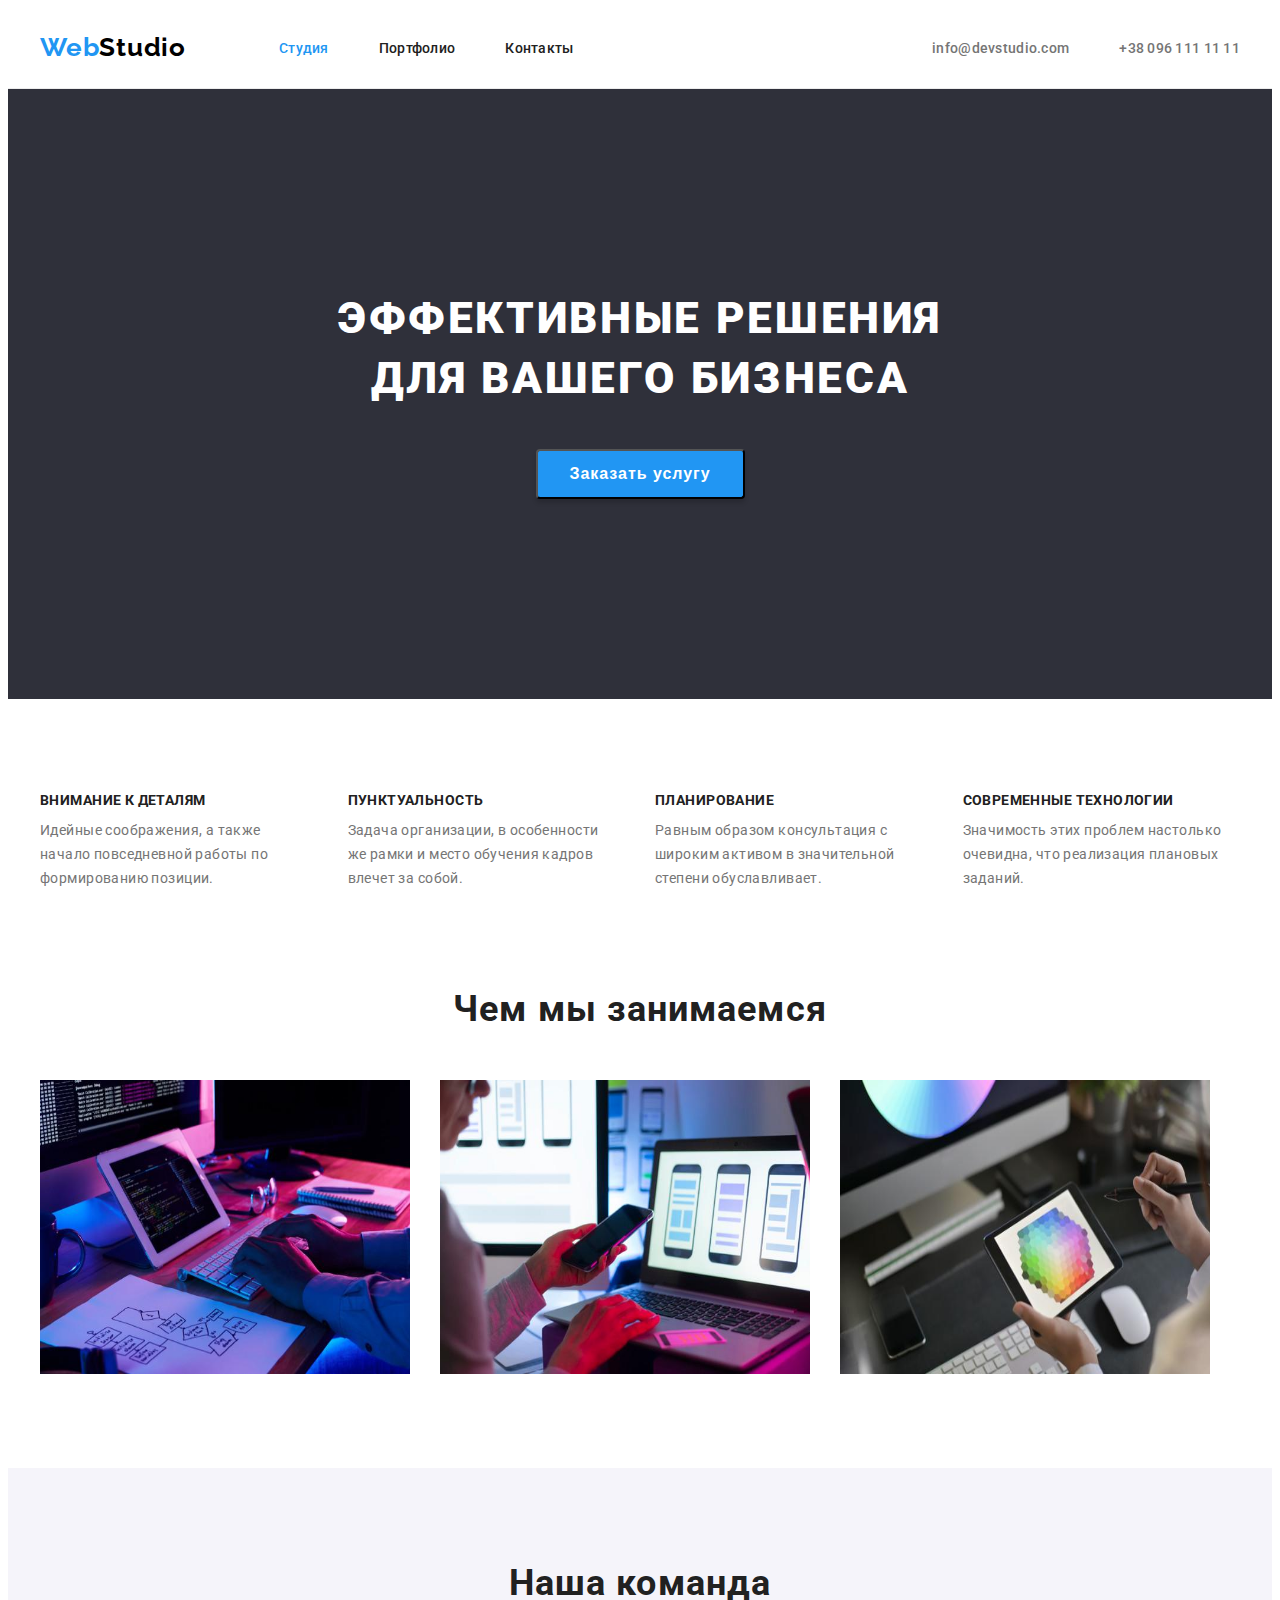
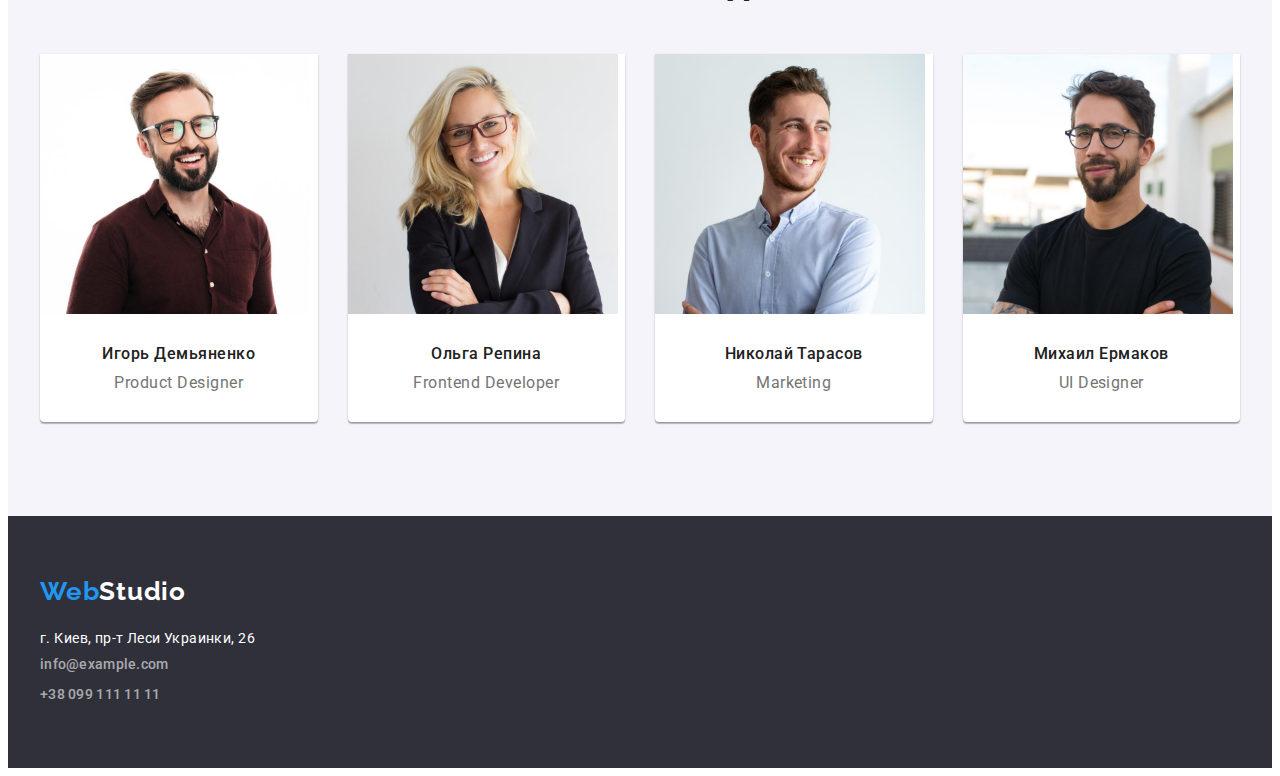
==== index.html @ 968f07ba "clone-reposytory" ====
<!DOCTYPE html>
<html lang="ru">

<head>
    <meta charset="UTF-8">
    <meta name="viewport" content="width=device-width, initial-scale=1.0">
    <title>Студия</title>
    <link rel="preconnect" href="https://fonts.gstatic.com">
    <link
        href="https://fonts.googleapis.com/css2?family=Raleway:wght@700&family=Roboto:wght@400;500;700;900&display=swap"
        rel="stylesheet">
    <link rel="stylesheet" href="https://cdnjs.cloudflare.com/ajax/libs/modern-normalize/1.0.0/modern-normalize.min.css"
        integrity="sha512-ISS7cAi1PEhQ8jnbJpJZMd29NlhNj4AWYyLOSp2CE/CsHxTCu+r+t0D2yoJudVrd0/8fTVPUVDzY5Tvli75u/g=="
        crossorigin="anonymous" />
    <link rel="stylesheet" href="./css/style.css">
</head>

<body>
    <header class="main-header">
        <div class="header-wrapper container">
            <nav class="header-nav">
                <a class="logo link" href="" lang="en">Web<span class="header-accent">Studio</span></a>
                <ul class="nav-list list">
                    <li class="nav-item">
                        <a class="nav-link link current" href="./index.html">Студия</a>
                    </li>
                    <li class="nav-item">
                        <a class="nav-link link" href="./portfolio.html">Портфолио</a>
                    </li>
                    <li class="nav-item">
                        <a class="nav-link link" href="">Контакты</a>
                    </li>
                </ul>
            </nav>
            <ul class="contacts-list list">
                <li class="contacts-item"><a class="contacts-link mail link" href="mailto:info@devstudio.com">info@devstudio.com</a></li>
                <li class="contacts-item"><a class="contacts-link link" href="tel:+380961111111">+38 096 111 11 11</a></li>
            </ul>
        </div>
    </header>
    <main>

        <!--HERO-->
        <section class="hero">
            <div class="advertising-main container">
                <h1 class="advertising-name">Эффективные решения для вашего бизнеса</h1>
                <button class="modal-btn" type="button">Заказать услугу</button>
            </div>
        </section>

        <!--About-->
        <section class="about">
            <div class="container">
                <ul class="list about-list">
                    <li class="about-item">
                        <h3 class="about-main-name">Внимание к деталям</h3>
                        <p class="about-us">Идейные соображения, а также начало повседневной работы по формированию
                            позиции.</p>
                    </li>
                    <li class="about-item">
                        <h3 class="about-main-name">Пунктуальность</h3>
                        <p class="about-us">Задача организации, в особенности же рамки и место обучения кадров влечет за
                            собой.</p>
                    </li>
                    <li class="about-item">
                        <h3 class="about-main-name">Планирование</h3>
                        <p class="about-us">Равным образом консультация с широким активом в значительной степени
                            обуславливает.</p>
                    </li>
                    <li class="about-item">
                        <h3 class="about-main-name">Современные технологии</h3>
                        <p class="about-us">Значимость этих проблем настолько очевидна, что реализация плановых заданий.
                        </p>
                    </li>
                </ul>
            </div>
        </section>

        <!--WHAT-ARE-WE-DOING-->
        <section class="our-job-image">
            <div class="container">
                <h2 class="work-title">Чем мы занимаемся</h2>
                <ul class="list our-list">
                    <li class="our-item">
                        <img src="./images/wawd/wawd1.jpg" alt="Вёрстка" width="370" height="294">
                    </li>
                    <li class="our-item">
                        <img src="./images/wawd/wawd2.jpg" alt="Обсуждение происходящего" width="370" height="294">
                    </li>
                    <li class="our-item">
                        <img src="./images/wawd/wawd3.jpg" alt="стилизирование" width="370" height="294">
                    </li>
                </ul>
            </div>
        </section>

        <!--TEAM-->
        <section class="team">
            <div class="container">
                <h2 class="work-title">Наша команда</h2>
                <ul class="list team-list">
                    <li class="team-item">
                        <img src="./images/team/img(1).jpg" alt="Игорь Демьяненко" width="270" height="260">
                        <div class="team-text">
                            <h3 class="team-member">Игорь Демьяненко</h3>
                            <p class="team-member-skills" lang="en">Product Designer</p>
                        </div>
                    </li>
                    <li class="team-item">
                        <img src="./images/team/olge(1).jpg" alt="Ольга Репина" width="270" height="260">
                        <div class="team-text">
                            <h3 class="team-member">Ольга Репина</h3>
                            <p class="team-member-skills" lang="en">Frontend Developer</p>
                        </div>
                    </li>
                    <li class="team-item">
                        <img src="./images/team/nikolaj(1).jpg" alt="Николай Тарасов" width="270" height="260">
                        <div class="team-text">
                            <h3 class="team-member">Николай Тарасов</h3>
                            <p class="team-member-skills" lang="en">Marketing</p>
                        </div>
                    </li>
                    <li class="team-item">
                        <img src="./images/team/misha(1).jpg" alt="Михаил Ермаков" width="270" height="260">
                        <div class="team-text">
                            <h3 class="team-member">Михаил Ермаков</h3>
                            <p class="team-member-skills" lang="en">UI Designer</p>
                        </div>
                    </li>
                </ul>
            </div>
        </section>
    </main>
    <footer>
        <div class="main-footer container">
            <a class="logotype-footer link" href="" lang="en">Web<span class="footer-accent">Studio</span></a>
            <address class="address address-list">
                <p class="location">г. Киев, пр-т Леси Украинки, 26</p>
                <a class="contacts-link-footer link" href="mailto:info@example.com">info@example.com</a>
                <a class="contacts-link-footer link" href="tel:+380991111111">+38 099 111 11 11</a>
            </address>
        </div>
    </footer>
</body>

</html>
---- css/style.css ----
.visually-hidden {
  position: absolute !important;
  clip: rect(1px 1px 1px 1px); /* IE6, IE7 */
  clip: rect(1px, 1px, 1px, 1px);
  padding: 0 !important;
  border: 0 !important;
  height: 1px !important;
  width: 1px !important;
  overflow: hidden;
}

h1,
h2,
h3,
h4,
h5,
h6,
p {
  margin: 0;
}

ul,
ol {
  margin: 0;
  padding: 0;
}

img {
  display: block;
}

:root {
  --main-font: "Roboto", sans-serif;
  --secondary-font: "Raleway", sans-serif;
  --acent-color: #2196f3;
  --main-color: #ffffff;
  --btn-back-color: #188ce8;
  --footer-backgroun-color: #2f303a;
  --usually-text-color: #757575;
  --headline-color: #212121;
  --secondary-back-color: #2f303a;
  --third-back-color: #f5f4fa;
  --main-black-color: #000000;
  --footer-links-color: rgba(255, 255, 255, 0.6);
  --section-pt: 94px;
  --section-pb: 94px;
}

.link {
  text-decoration: none;
}

.list {
  list-style: none;
}

.address {
  font-style: normal;
}

.address-list {
  margin-top: 20px;
}

body {
  font-family: var(--main-font);
  background: var(--main-color);
  /* width: 1600px;*/
}

.header-accent {
  color: var(--main-black-color);
}

.footer-accent {
  color: var(--main-color);
}

.nav-link {
  font-weight: 500;
  font-size: 14px;
  line-height: 1.14;
  letter-spacing: 0.02em;
  color: var(--headline-color);
}

.nav-link:hover,
.nav-link:focus {
  color: var(--acent-color);
}

.current {
  color: var(--acent-color);
}

.contacts-link {
  font-weight: 500;
  font-size: 14px;
  line-height: 1.14;
  letter-spacing: 0.02em;
  color: var(--usually-text-color);
}

.contacts-link:hover,
.contacts-link:focus {
  color: var(--acent-color);
}

.contacts-item:not(:last-child) {
  margin-right: 50px;
}

/*.mail {
  margin-right: 50px;
}*/

.location {
  font-weight: 400;
  font-size: 14px;
  line-height: 1.71;
  letter-spacing: 0.03em;
  color: var(--main-color);
}

.our-job-image {
  background: var(--main-color);
}
.work-title {
  font-weight: 700;
  font-size: 36px;
  line-height: 1.17;
  text-align: center;
  letter-spacing: 0.03em;
  color: var(--headline-color);
}

.location {
  width: 231px;
  height: 21px;

  font-weight: 400;
  font-size: 14px;
  line-height: 1.71;
  letter-spacing: 0.03em;
  color: var(--main-color);
  margin-bottom: 9px;
}

.our-job-image {
  background: var(--main-color);
}

.team {
  background: var(--third-back-color);
}

.contacts-link-footer {
  width: 231px;
  height: 21px;

  font-weight: 500;
  font-size: 14px;
  line-height: 1.14;
  letter-spacing: 0.02em;
  color: var(--footer-links-color);
}

.contacts-link-footer:hover,
.contacts-link-footer:focus {
  color: var(--acent-color);
}

.container {
  width: 1200px;
  margin: 0 auto;
  margin: 0 auto;
  padding-left: 15px;
  padding-right: 15px;
}

.header-wrapper {
  display: flex;
  align-items: center;
  justify-content: space-between;
}

/*============== MAIN HEADER ==============*/

.main-header {
  background: var(--main-color);
  display: flex;
  align-items: center;
  border-bottom: 1px solid #ececec;
}

.header-nav {
  display: flex;
  align-items: center;
}

.nav-list {
  display: flex;
  align-items: center;
}

.nav-link {
  padding-top: 32px;
  padding-bottom: 32px;
}

.contacts-list {
  display: flex;
  align-items: center;
}

.logo {
  margin-right: 93px;

  padding-top: 24px;
  padding-bottom: 25px;

  font-family: var(--secondary-font);
  font-weight: 700;
  font-size: 26px;
  line-height: 1.19;
  letter-spacing: 0.03em;
  color: var(--acent-color);
}

.nav-item:not(:last-child) {
  margin-right: 50px;
}

.contacts-list {
  margin-left: auto;
}

/*============== END MAIN HEADER ==============*/

/*============== HERO PAGE 1 ==============*/

.hero {
  background: var(--secondary-back-color);
}

.modal-btn {
  font-weight: 700;
  font-size: 16px;
  line-height: 1.87;
  display: flex;
  align-items: center;
  text-align: center;
  letter-spacing: 0.06em;
  cursor: pointer;
  color: var(--main-color);
  background: var(--acent-color);
  min-width: 200px;
  height: 50px;
  box-shadow: 0px 4px 4px rgba(0, 0, 0, 0.15);
  border-radius: 4px;
  padding-top: 10px;
  padding-right: 32px;
  padding-bottom: 10px;
  padding-left: 32px;
  margin: 0 auto;
}

.modal-btn:hover,
.modal-btn:focus {
  background: var(--btn-back-color);
}

.advertising-main {
  padding-top: 200px;
  padding-bottom: 200px;
}

.advertising-name {
  max-width: 696px;
  height: 120px;
  margin: 0 auto;
  margin-bottom: 40px;

  font-weight: 900;
  font-size: 44px;
  line-height: 1.36;
  letter-spacing: 0.06em;
  text-align: center;
  text-transform: uppercase;
  color: var(--main-color);
}

/*============== END HERO PAGE 1 ==============*/

/*============== ABOUT ==============*/

.about {
  background: var(--main-color);
  padding-top: var(--section-pt);
}

.about-list {
  display: flex;
  margin-left: -30px;
  margin-top: -30px;
}

.about-item {
  flex-basis: calc(100% / 4 - 30px);
  margin-left: 30px;
  margin-top: 30px;
}

.about-main-name {
  margin-bottom: 10px;

  font-weight: 700;
  font-size: 14px;
  line-height: 1.14;
  letter-spacing: 0.03em;
  text-transform: uppercase;
  color: var(--headline-color);
  width: 270px;
  height: 16px;
}

.about-us {
  font-weight: 400;
  font-size: 14px;
  line-height: 1.71;
  letter-spacing: 0.03em;
  color: var(--usually-text-color);
  width: 270px;
  height: 75px;
}

/*============== END ABOUT ==============*/

/*============== WAWD ==============*/

.our-job-image {
  padding-top: var(--section-pt);
  padding-bottom: var(--section-pb);
}

.our-list {
  display: flex;
  margin-left: -30px;
  margin-top: -30px;
}
.our-item {
  flex-basis: calc(100% / 3-30px);
  margin-left: 30px;
  margin-top: 30px;
}

/*============== END WAWD ==============*/

/*============== TEAM ==============*/

.team {
  background: var(--third-back-color);
  padding-top: var(--section-pt);
  padding-bottom: var(--section-pb);
}

.work-title {
  font-weight: 700;
  font-size: 36px;
  line-height: 1.17;
  text-align: center;
  letter-spacing: 0.03em;
  color: var(--headline-color);
  margin-bottom: 50px;
  margin: auto o;
}

.team-list {
  display: flex;
  margin-left: -30px;
  margin-top: -30px;
}

.team-item {
  flex-basis: calc(100% / 3 - 30px);
  margin-left: 30px;
  margin-top: 30px;
  background: var(--main-color);
  box-shadow: 0px 1px 3px rgba(0, 0, 0, 0.12), 0px 1px 1px rgba(0, 0, 0, 0.14),
    0px 2px 1px rgba(0, 0, 0, 0.2);
  border-radius: 0px 0px 4px 4px;
}

.team-member {
  font-weight: 500;
  font-size: 16px;
  line-height: 1.19;
  letter-spacing: 0.03em;
  text-align: center;
  color: var(--headline-color);
  margin-bottom: 10px;
}

.team-text {
  padding-top: 30px;
  padding-bottom: 30px;
  padding-left: 15px;
  padding-right: 15px;
}

.team-member-skills {
  font-weight: 400;
  font-size: 16px;
  line-height: 1.19;
  letter-spacing: 0.03em;
  text-align: center;
  color: var(--usually-text-color);
}

/*============== END TEAM ==============*/

/*============== HERO PAGE 2 ==============*/

.hero-pg2 {
  background: var(--main-color);
  padding-top: var(--section-pt);
  padding-bottom: var(--section-pb);
}

.list-margin {
  margin-left: auto 0;
}

.hero-list {
  display: flex;
  justify-content: center;
  margin-left: -8px;
  margin-bottom: 50px;
}

.hero-item {
  margin-left: 8px;
}

.btn {
  font-weight: 500;
  font-size: 16px;
  line-height: 1.62;
  text-align: center;
  letter-spacing: 0.03em;
  color: var(--headline-color);
  cursor: pointer;
  background: var(--third-back-color);
  min-width: 128px;
  height: 38px;
  margin: 0 auto;

  background: #f5f4fa;
  border-radius: 4px;
}

.btn:hover,
.btn:focus {
  color: var(--main-color);
  background-color: var(--acent-color);
}

.services-list {
  display: flex;
  flex-wrap: wrap;
  margin-left: -30px;
  margin-top: -30px;
}

/*============== END HERO PAGE 2 ==============*/

/*============== SERVICES ==============*/

.services-link {
  background: var(--main-color);
}

.services-link-text {
  padding-top: 20px;
  padding-right: 24px;
  padding-bottom: 20px;
  padding-left: 24px;
}

.services-name {
  margin-bottom: 4px;

  font-weight: 700;
  font-size: 18px;
  line-height: 2;
  letter-spacing: 0.06em;
  color: var(--headline-color);
}

.services-item {
  flex-basis: calc(100% / 9 - 30px);
  margin-left: 30px;
  margin-top: 30px;
  background: var(--main-color);
  box-shadow: 0px 1px 3px rgba(0, 0, 0, 0.12), 0px 1px 1px rgba(0, 0, 0, 0.14),
    0px 2px 1px rgba(0, 0, 0, 0.2);
  border-radius: 0px 0px 4px 4px;
}

.about-services {
  font-weight: 400;
  font-size: 16px;
  line-height: 1.87;
  letter-spacing: 0.03em;
  color: var(--usually-text-color);
}

/*============== END SERVICES ==============*/

/*============== LOGO FOOTER ==============*/

.logotype-footer {
  width: 145px;
  height: 31px;
  left: 215px;
  top: 1688px;

  font-family: var(--secondary-font);
  font-weight: 700;
  font-size: 26px;
  line-height: 1.19;
  letter-spacing: 0.03em;
  color: var(--acent-color);
}

/*============== END LOGO FOOTER ==============*/

footer {
  background-color: var(--footer-backgroun-color);
}

.contacts-link-footer {
  font-weight: 500;
  font-size: 14px;
  line-height: 1.14;
  letter-spacing: 0.02em;
  color: var(--footer-links-color);
}

.contacts-link-footer:hover,
.contacts-link-footer:focus {
  color: var(--acent-color);
}

.contacts-link-footer {
  display: flex;
  flex-direction: column;
}

.contacts-link-footer:not(:last-child) {
  margin-bottom: 9px;
}

.main-footer {
  padding-top: 60px;
  padding-bottom: 60px;
}
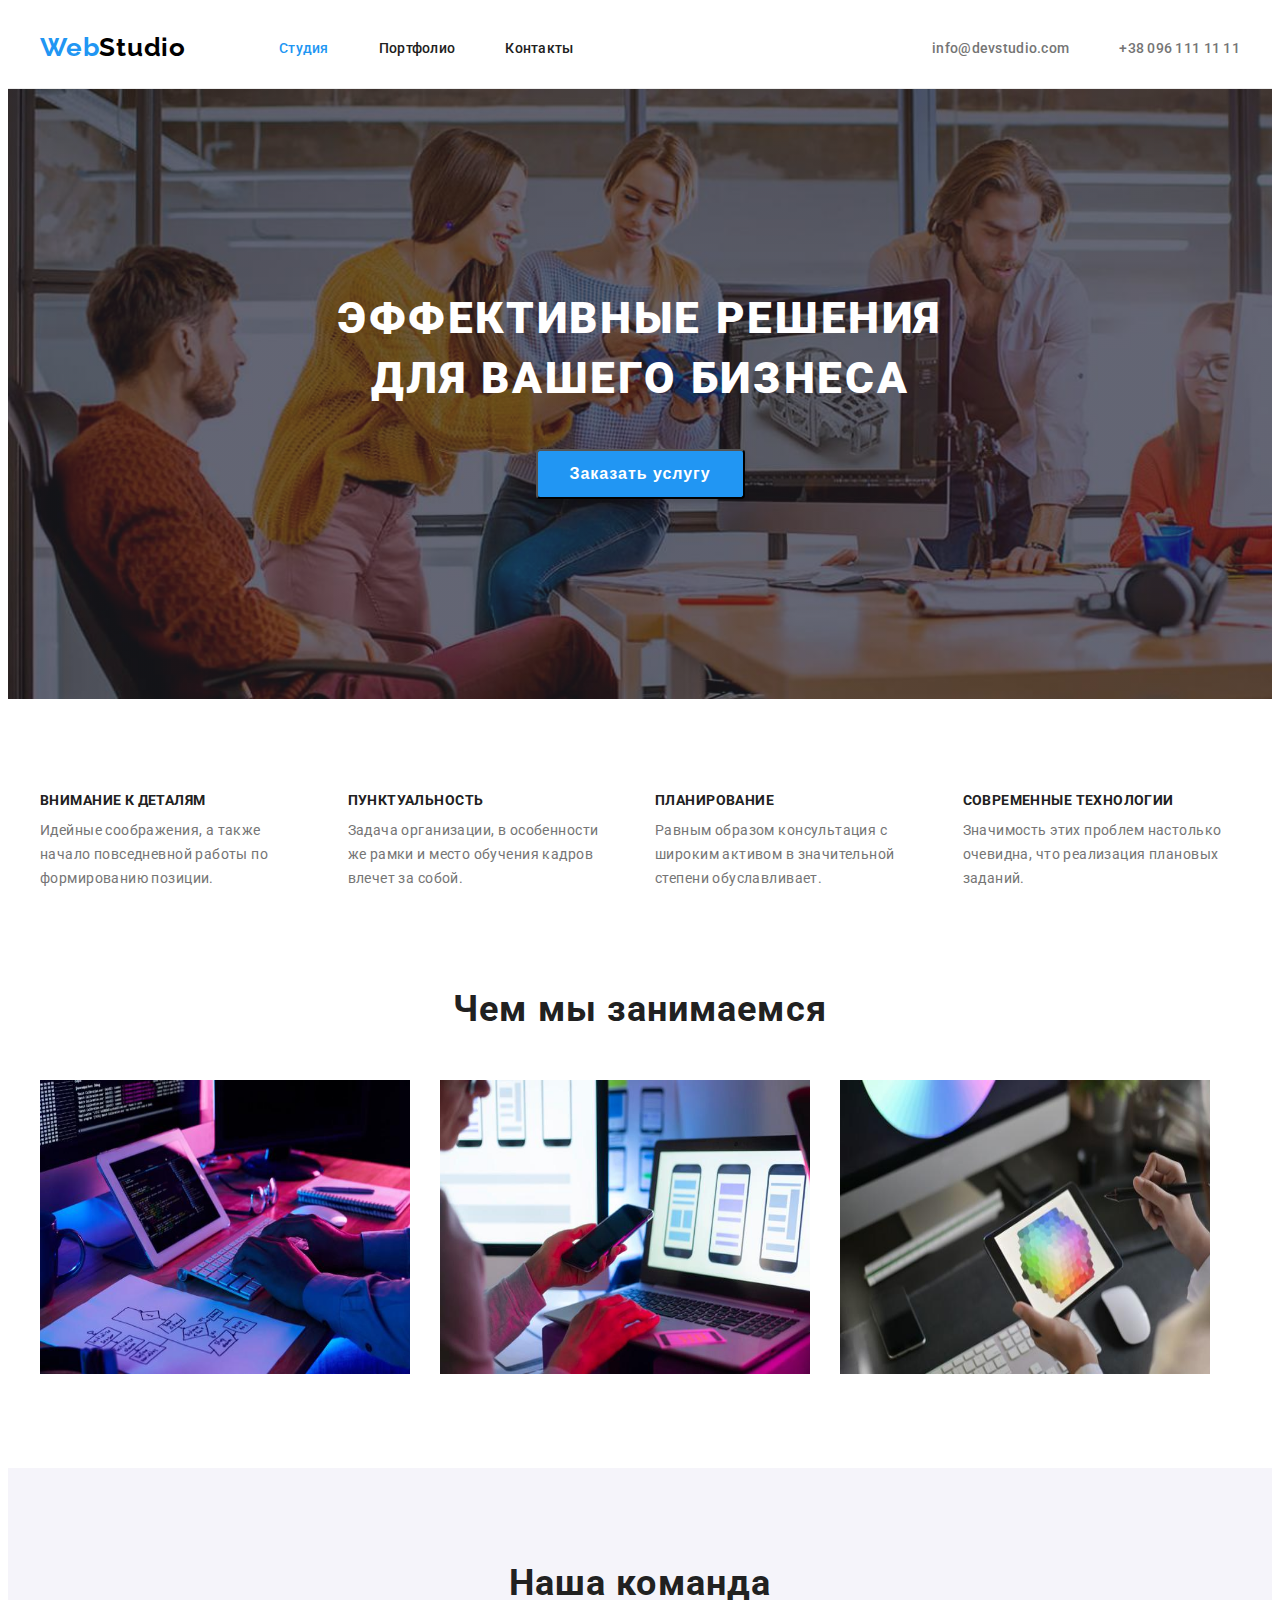
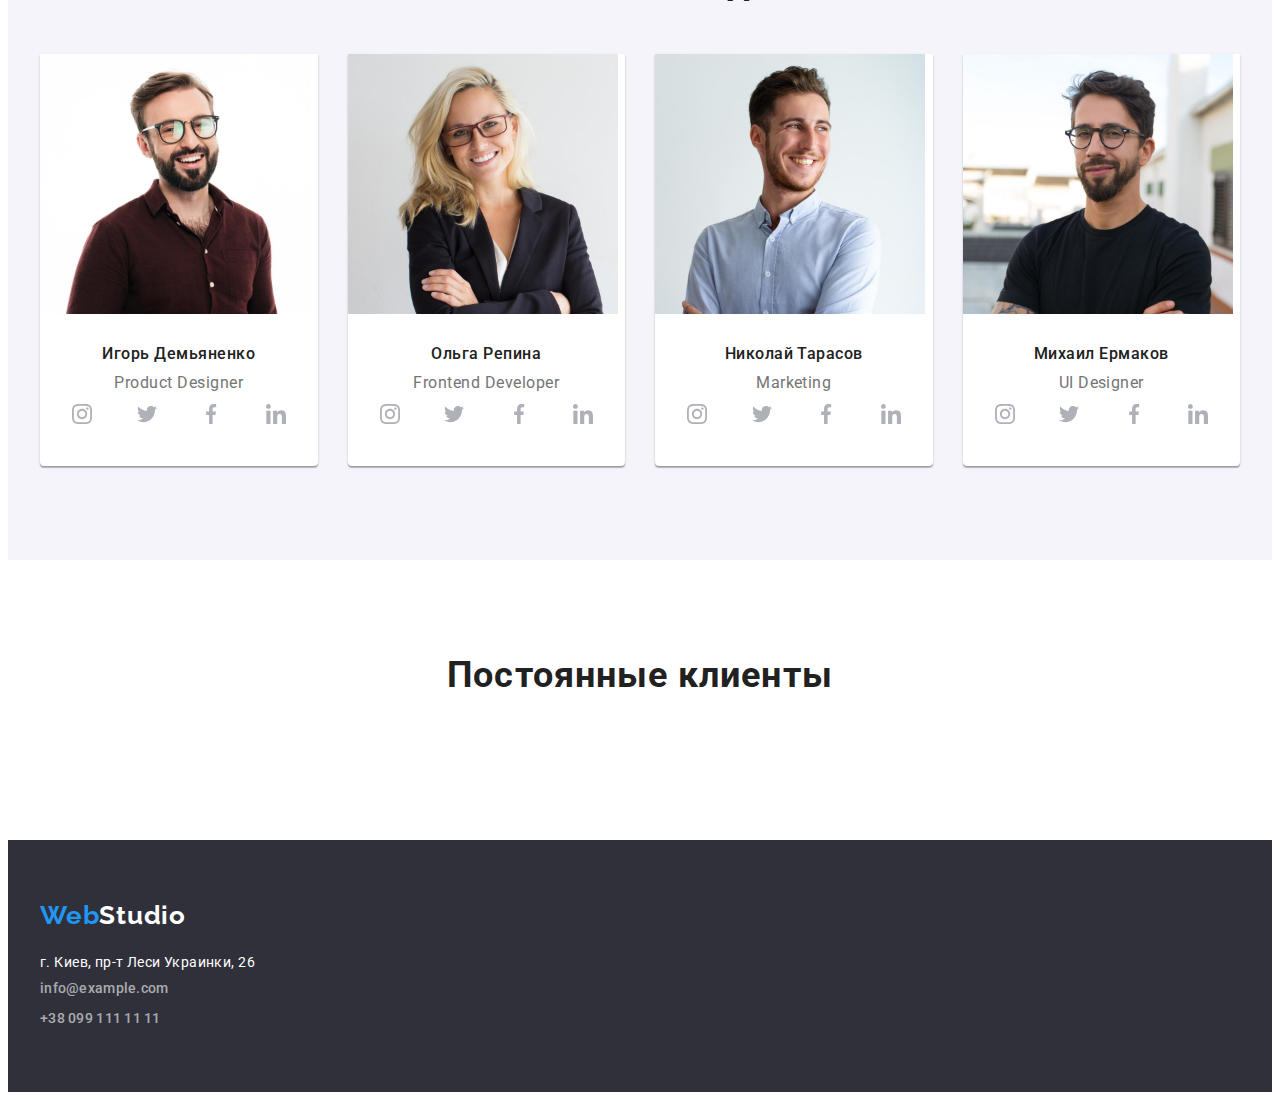
==== commit 3ff2ff3b: "add-icon" ====
--- a/index.html
+++ b/index.html
@@ -104,6 +104,36 @@
                         <div class="team-text">
                             <h3 class="team-member">Игорь Демьяненко</h3>
                             <p class="team-member-skills" lang="en">Product Designer</p>
+                            <ul class="social-list list">
+                                <li class="social-list-item">
+                                    <a class="social-list-link link" href="">
+                                        <svg class="social-list-icon">
+                                            <use href="./images/sprite.svg#icon-instagram"></use>
+                                        </svg>
+                                    </a>
+                                </li>
+                                <li class="social-list-item">
+                                    <a class="social-list-link link" href="">
+                                        <svg class="social-list-icon">
+                                            <use href="./images/sprite.svg#icon-twitter"></use>
+                                        </svg>
+                                    </a>
+                                </li>
+                                <li class="social-list-item">
+                                    <a class="social-list-link link" href="">
+                                        <svg class="social-list-icon">
+                                            <use href="./images/sprite.svg#icon-facebook"></use>
+                                        </svg>
+                                    </a>
+                                </li>
+                                <li class="social-list-item">
+                                    <a class="social-list-link link" href="">
+                                        <svg class="social-list-icon">
+                                            <use href="./images/sprite.svg#icon-linkedin"></use>
+                                        </svg>
+                                    </a>
+                                </li>
+                            </ul>
                         </div>
                     </li>
                     <li class="team-item">
@@ -111,6 +141,36 @@
                         <div class="team-text">
                             <h3 class="team-member">Ольга Репина</h3>
                             <p class="team-member-skills" lang="en">Frontend Developer</p>
+                            <ul class="social-list list">
+                                <li class="social-list-item">
+                                    <a class="social-list-link link" href="">
+                                        <svg class="social-list-icon">
+                                            <use href="./images/sprite.svg#icon-instagram"></use>
+                                        </svg>
+                                    </a>
+                                </li>
+                                <li class="social-list-item">
+                                    <a class="social-list-link link" href="">
+                                        <svg class="social-list-icon">
+                                            <use href="./images/sprite.svg#icon-twitter"></use>
+                                        </svg>
+                                    </a>
+                                </li>
+                                <li class="social-list-item">
+                                    <a class="social-list-link link" href="">
+                                        <svg class="social-list-icon">
+                                            <use href="./images/sprite.svg#icon-facebook"></use>
+                                        </svg>
+                                    </a>
+                                </li>
+                                <li class="social-list-item">
+                                    <a class="social-list-link link" href="">
+                                        <svg class="social-list-icon">
+                                            <use href="./images/sprite.svg#icon-linkedin"></use>
+                                        </svg>
+                                    </a>
+                                </li>
+                            </ul>
                         </div>
                     </li>
                     <li class="team-item">
@@ -118,6 +178,36 @@
                         <div class="team-text">
                             <h3 class="team-member">Николай Тарасов</h3>
                             <p class="team-member-skills" lang="en">Marketing</p>
+                            <ul class="social-list list">
+                                <li class="social-list-item">
+                                    <a class="social-list-link link" href="">
+                                        <svg class="social-list-icon">
+                                            <use href="./images/sprite.svg#icon-instagram"></use>
+                                        </svg>
+                                    </a>
+                                </li>
+                                <li class="social-list-item">
+                                    <a class="social-list-link link" href="">
+                                        <svg class="social-list-icon">
+                                            <use href="./images/sprite.svg#icon-twitter"></use>
+                                        </svg>
+                                    </a>
+                                </li>
+                                <li class="social-list-item">
+                                    <a class="social-list-link link" href="">
+                                        <svg class="social-list-icon">
+                                            <use href="./images/sprite.svg#icon-facebook"></use>
+                                        </svg>
+                                    </a>
+                                </li>
+                                <li class="social-list-item">
+                                    <a class="social-list-link link" href="">
+                                        <svg class="social-list-icon">
+                                            <use href="./images/sprite.svg#icon-linkedin"></use>
+                                        </svg>
+                                    </a>
+                                </li>
+                            </ul>
                         </div>
                     </li>
                     <li class="team-item">
@@ -125,9 +215,46 @@
                         <div class="team-text">
                             <h3 class="team-member">Михаил Ермаков</h3>
                             <p class="team-member-skills" lang="en">UI Designer</p>
-                        </div>
-                    </li>
-                </ul>
+                            <ul class="social-list list">
+                                <li class="social-list-item">
+                                    <a class="social-list-link link" href="">
+                                        <svg class="social-list-icon">
+                                            <use href="./images/sprite.svg#icon-instagram"></use>
+                                        </svg>
+                                    </a>
+                                </li>
+                                <li class="social-list-item">
+                                    <a class="social-list-link link" href="">
+                                        <svg class="social-list-icon">
+                                            <use href="./images/sprite.svg#icon-twitter"></use>
+                                        </svg>
+                                    </a>
+                                </li>
+                                <li class="social-list-item">
+                                    <a class="social-list-link link" href="">
+                                        <svg class="social-list-icon">
+                                            <use href="./images/sprite.svg#icon-facebook"></use>
+                                        </svg>
+                                    </a>
+                                </li>
+                                <li class="social-list-item">
+                                    <a class="social-list-link link" href="">
+                                        <svg class="social-list-icon">
+                                            <use href="./images/sprite.svg#icon-linkedin"></use>
+                                        </svg>
+                                    </a>
+                                </li>
+                            </ul>
+                        </div>
+                    </li>
+                </ul>
+            </div>
+        </section>
+
+        <!--REGULAR-CUSTOMER-->
+        <section class="customers">
+            <div>
+                <h2 class="work-title">Постоянные клиенты</h2>
             </div>
         </section>
     </main>
--- a/css/style.css
+++ b/css/style.css
@@ -42,6 +42,8 @@
   --third-back-color: #f5f4fa;
   --main-black-color: #000000;
   --footer-links-color: rgba(255, 255, 255, 0.6);
+  --service-item-color: #eeeeee;
+  --icon-color: #afb1b8;
   --section-pt: 94px;
   --section-pb: 94px;
 }
@@ -240,7 +242,15 @@
 /*============== HERO PAGE 1 ==============*/
 
 .hero {
-  background: var(--secondary-back-color);
+  background-color: var(--secondary-back-color);
+  background-image: linear-gradient(
+      rgba(47, 48, 58, 0.4),
+      rgba(47, 48, 58, 0.4)
+    ),
+    url("/images/background-hero.jpg");
+  max-width: 1600px;
+  background-repeat: no-repeat;
+  background-size: cover;
 }
 
 .modal-btn {
@@ -404,8 +414,8 @@
 .team-text {
   padding-top: 30px;
   padding-bottom: 30px;
-  padding-left: 15px;
-  padding-right: 15px;
+  padding-left: 20px;
+  padding-right: 20px;
 }
 
 .team-member-skills {
@@ -417,7 +427,49 @@
   color: var(--usually-text-color);
 }
 
+.social-list {
+  display: flex;
+  align-items: center;
+  justify-content: space-between;
+}
+
+.social-list-link {
+  width: 44px;
+  height: 44px;
+  border-radius: 50%;
+  display: flex;
+  justify-content: center;
+  align-items: center;
+  background-color: var(--main-color);
+}
+
+.social-list-link:hover,
+.social-list-link:focus {
+  color: var(--main-color);
+  background-color: var(--acent-color);
+}
+
+.social-list-icon:hover,
+.social-list-icon:focus {
+  fill: var(--main-color);
+}
+
+.social-list-icon {
+  fill: var(--icon-color);
+  width: 20px;
+  height: 20px;
+}
+
 /*============== END TEAM ==============*/
+
+/*============== REGULAR CUSTOMERS ==============*/
+
+.customers {
+  padding-top: var(--section-pt);
+  padding-bottom: var(--section-pb);
+}
+
+/*============== END REGULAR CUSTOMERS ==============*/
 
 /*============== HERO PAGE 2 ==============*/
 
@@ -455,7 +507,7 @@
   height: 38px;
   margin: 0 auto;
 
-  background: #f5f4fa;
+  background: var(--third-back-color);
   border-radius: 4px;
 }
 
@@ -487,6 +539,10 @@
   padding-left: 24px;
 }
 
+.services-link:hover,
+.services-link:focus {
+}
+
 .services-name {
   margin-bottom: 4px;
 
@@ -499,12 +555,21 @@
 
 .services-item {
   flex-basis: calc(100% / 9 - 30px);
+  max-width: 370px;
   margin-left: 30px;
   margin-top: 30px;
   background: var(--main-color);
-  box-shadow: 0px 1px 3px rgba(0, 0, 0, 0.12), 0px 1px 1px rgba(0, 0, 0, 0.14),
-    0px 2px 1px rgba(0, 0, 0, 0.2);
-  border-radius: 0px 0px 4px 4px;
+  border: 1px solid #eeeeee;
+  box-sizing: border-box;
+}
+
+.services-item:hover,
+.services-item:focus {
+  background: var(--main-color);
+  border: 1px solid var(--service-item-color);
+  box-sizing: border-box;
+  box-shadow: 0px 1px 1px rgba(0, 0, 0, 0.12), 0px 4px 4px rgba(0, 0, 0, 0.06),
+    1px 4px 6px rgba(0, 0, 0, 0.16);
 }
 
 .about-services {
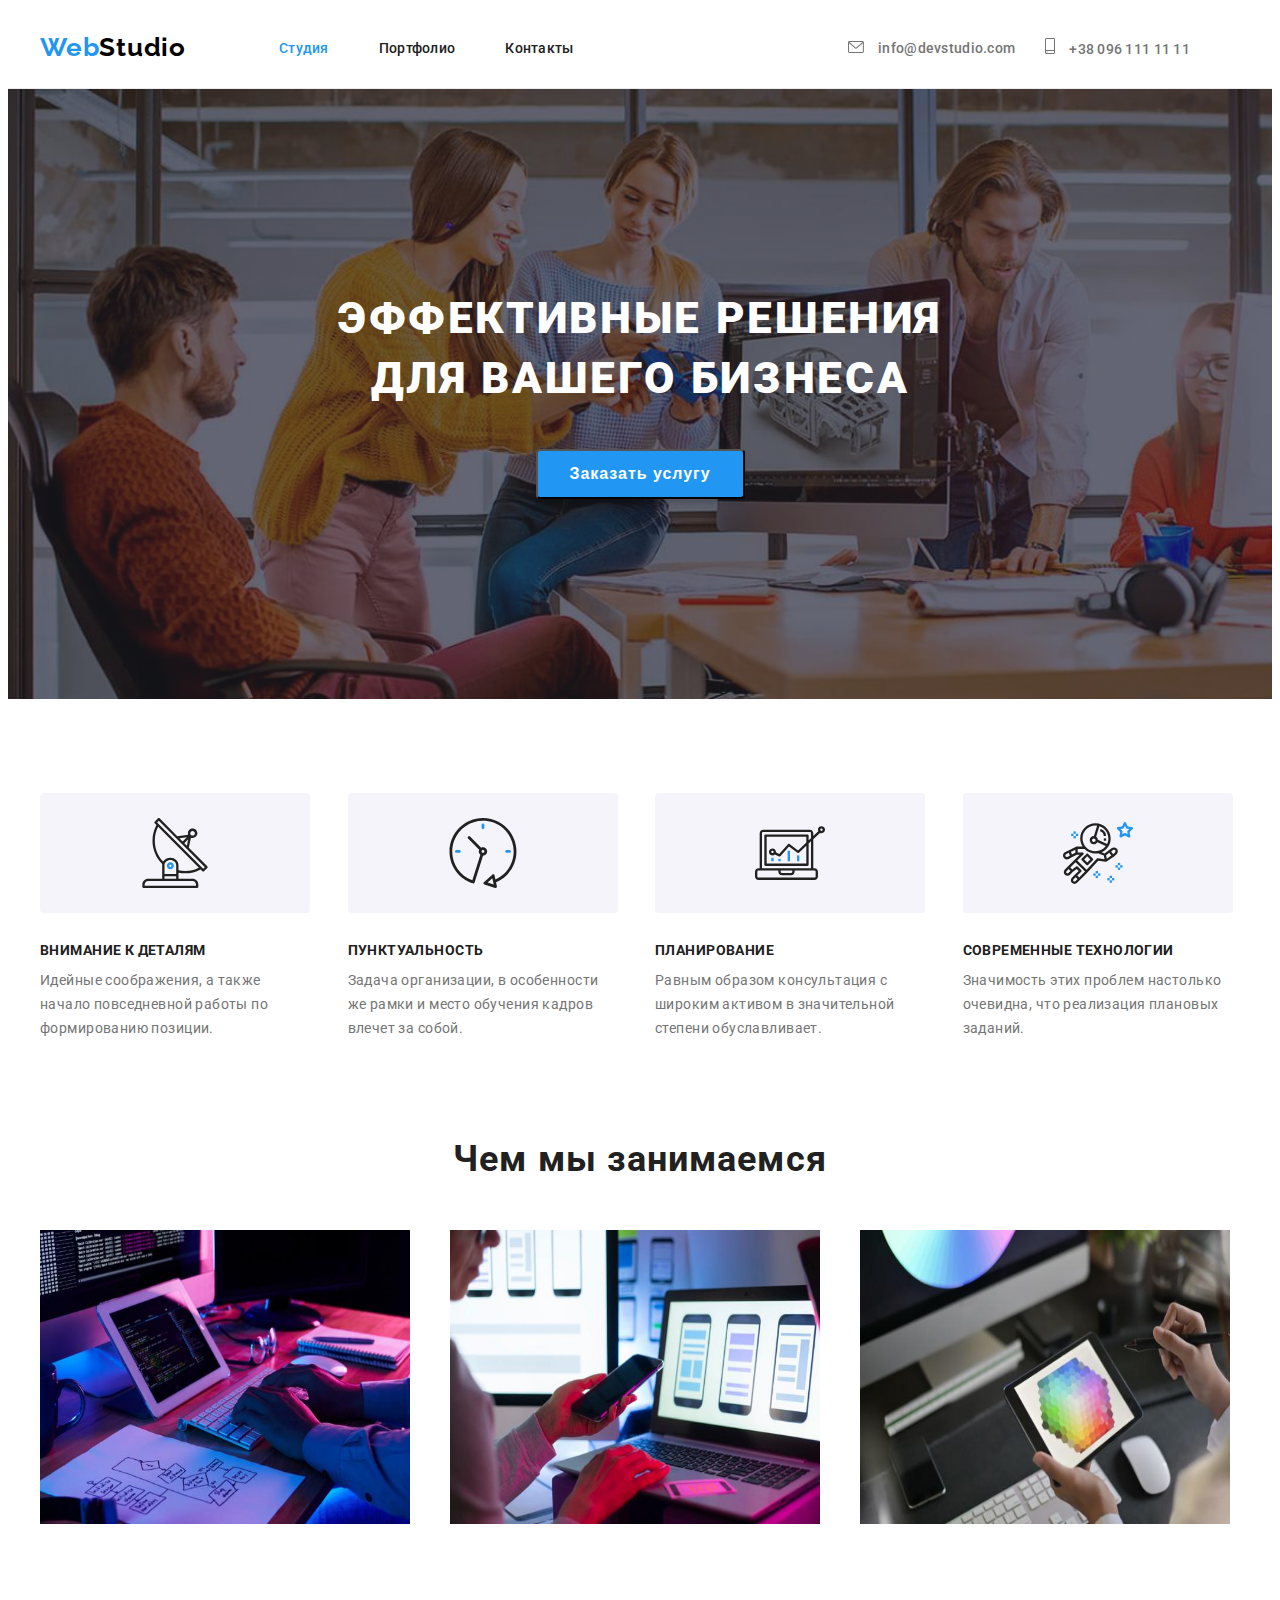
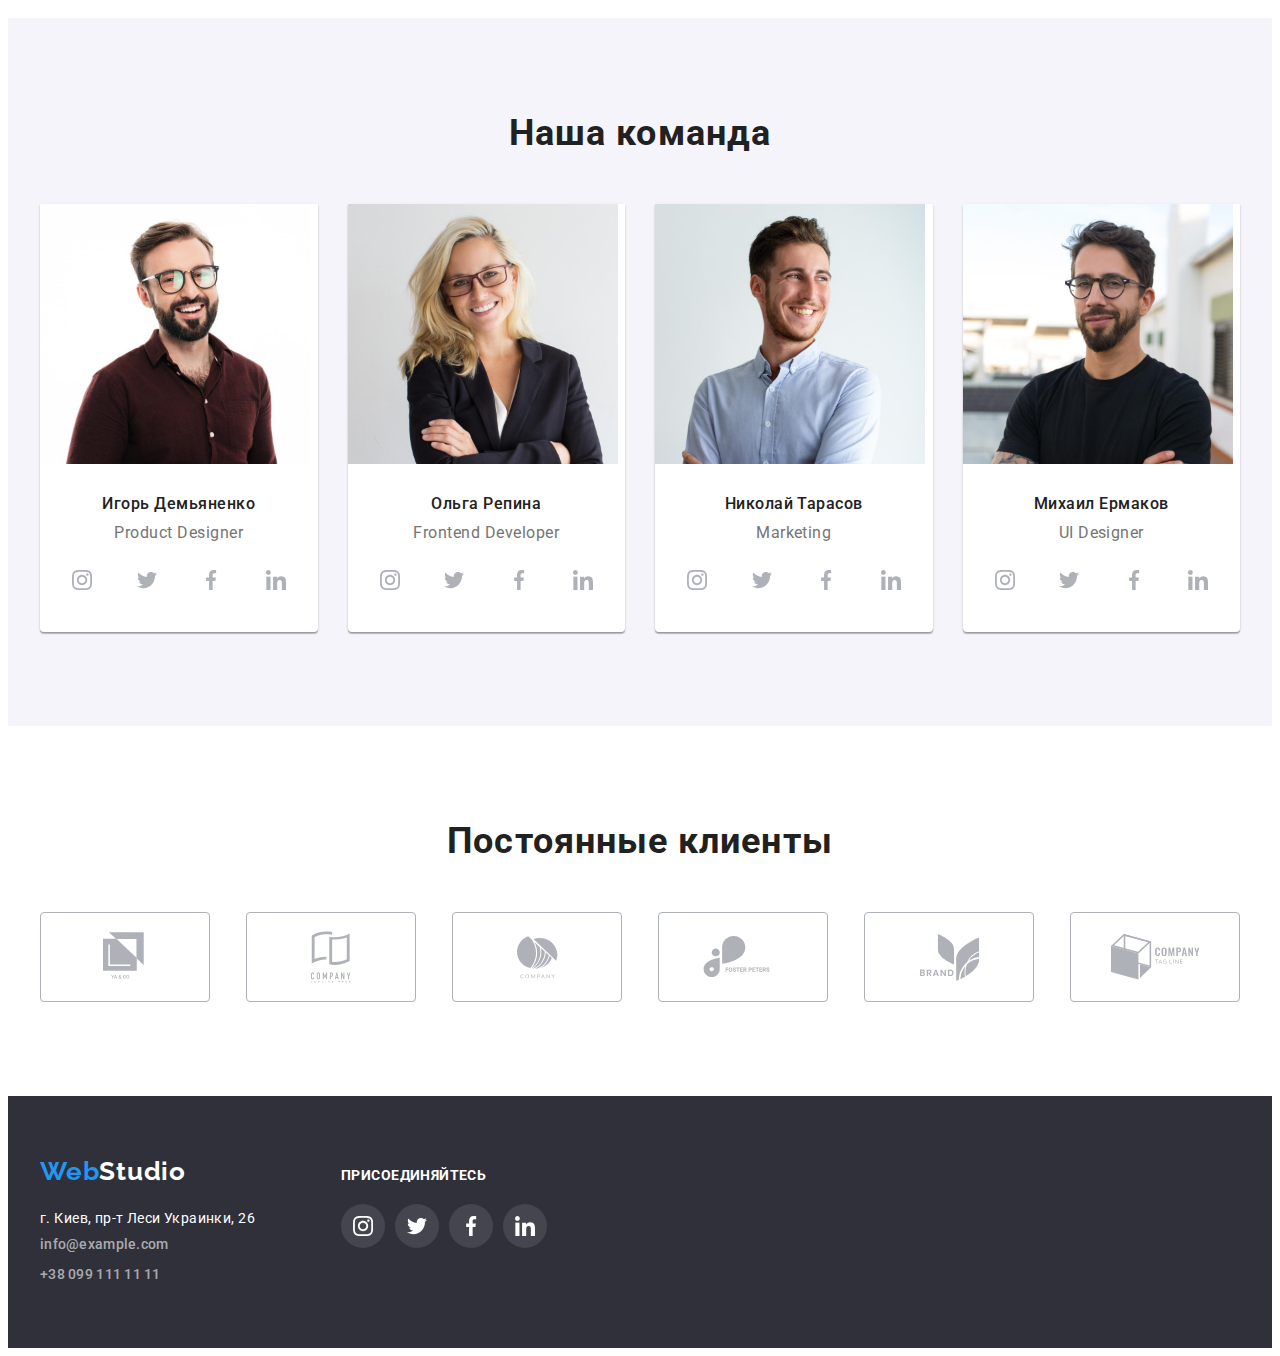
==== commit 4e067a3f: "maybe-ready" ====
--- a/index.html
+++ b/index.html
@@ -32,10 +32,35 @@
                     </li>
                 </ul>
             </nav>
-            <ul class="contacts-list list">
-                <li class="contacts-item"><a class="contacts-link mail link" href="mailto:info@devstudio.com">info@devstudio.com</a></li>
-                <li class="contacts-item"><a class="contacts-link link" href="tel:+380961111111">+38 096 111 11 11</a></li>
-            </ul>
+            <div class="contacts-container">
+                <ul class="contacts-list list">
+                    <li class="contacts-item">
+                        <ul class="header-contacts-list list">
+                            <a class="custom link" href="">
+                                <li class="header-contacts-item">
+                                    <a class="header-contacts-link main-link link" href="">
+                                        <svg width="16" height="12" class="header-contacts-icon">
+                                            <use href="./images/sprite.svg#icon-envelope"></use>
+                                        </svg>
+                                        <a class="contacts-link main-link mail link" href="mailto:info@devstudio.com">info@devstudio.com</a>
+                                    </a>
+                                </li>
+                            </a>
+                        </ul>
+                        <ul class="header-contacts-list list">
+                            <a class="custom link" href=""></a><li class="header-contacts-item">
+                                <a class="header-contacts-link main-link link" href="">
+                                    <svg width="10" height="16" class="header-contacts-icon">
+                                        <use href="./images/sprite.svg#icon-smartphone"></use>
+                                    </svg>
+                                </a>
+                                <a class="contacts-link main-link link" href="tel:+380961111111">+38 096 111 11 11</a>
+                            </li>
+                        </ul>                        
+                    </li>
+                    <li class="contacts-item"></li>
+                </ul>
+            </div>           
         </div>
     </header>
     <main>
@@ -53,21 +78,41 @@
             <div class="container">
                 <ul class="list about-list">
                     <li class="about-item">
+                        <a class="about-link link" href="">
+                            <svg class="about-icon">
+                                <use href="./images/sprite.svg#icon-antenna"></use>
+                            </svg>
+                        </a>
                         <h3 class="about-main-name">Внимание к деталям</h3>
                         <p class="about-us">Идейные соображения, а также начало повседневной работы по формированию
                             позиции.</p>
                     </li>
                     <li class="about-item">
+                        <a class="about-link link" href="">
+                            <svg class="about-icon">
+                                <use href="./images/sprite.svg#icon-clock"></use>
+                            </svg>
+                        </a>
                         <h3 class="about-main-name">Пунктуальность</h3>
                         <p class="about-us">Задача организации, в особенности же рамки и место обучения кадров влечет за
                             собой.</p>
                     </li>
                     <li class="about-item">
+                        <a class="about-link link" href="">
+                            <svg class="about-icon">
+                                <use href="./images/sprite.svg#icon-diagram"></use>
+                            </svg>
+                        </a>
                         <h3 class="about-main-name">Планирование</h3>
                         <p class="about-us">Равным образом консультация с широким активом в значительной степени
                             обуславливает.</p>
                     </li>
                     <li class="about-item">
+                        <a class="about-link link" href="">
+                            <svg class="about-icon">
+                                <use href="./images/sprite.svg#icon-astronaut"></use>
+                            </svg>
+                        </a>
                         <h3 class="about-main-name">Современные технологии</h3>
                         <p class="about-us">Значимость этих проблем настолько очевидна, что реализация плановых заданий.
                         </p>
@@ -253,19 +298,106 @@
 
         <!--REGULAR-CUSTOMER-->
         <section class="customers">
-            <div>
+            <div class="container">
                 <h2 class="work-title">Постоянные клиенты</h2>
+                <ul class="customers-list list">
+                    <li class="customers-list-item">
+                        <a class="customers-list-link link" href="">
+                            <svg class="customers-list-icon one">
+                                <use href="./images/sprite.svg#icon-logo-one"></use>
+                            </svg>
+                        </a>
+                    </li>
+                    <li class="customers-list-item">
+                        <a class="customers-list-link link" href="">
+                            <svg class="customers-list-icon two">
+                                <use href="./images/sprite.svg#icon-logo-two"></use>
+                            </svg>
+                        </a>
+                    </li>
+                    <li class="customers-list-item">
+                        <a class="customers-list-link link" href="">
+                            <svg class="customers-list-icon three">
+                                <use href="./images/sprite.svg#icon-logo-three"></use>
+                            </svg>
+                        </a>
+                    </li>
+                    <li class="customers-list-item">
+                        <a class="customers-list-link link" href="">
+                            <svg class="customers-list-icon four">
+                                <use href="./images/sprite.svg#icon-logo-four"></use>
+                            </svg>
+                        </a>
+                    </li>
+                    <li class="customers-list-item">
+                        <a class="customers-list-link link" href="">
+                            <svg class="customers-list-icon five">
+                                <use href="./images/sprite.svg#icon-logo-five"></use>
+                            </svg>
+                        </a>
+                    </li>
+                    <li class="customers-list-item">
+                        <a class="customers-list-link link" href="">
+                            <svg class="customers-list-icon six">
+                                <use href="./images/sprite.svg#icon-logo-six"></use>
+                            </svg>
+                        </a>
+                    </li>
+                </ul>
             </div>
         </section>
     </main>
     <footer>
         <div class="main-footer container">
-            <a class="logotype-footer link" href="" lang="en">Web<span class="footer-accent">Studio</span></a>
-            <address class="address address-list">
-                <p class="location">г. Киев, пр-т Леси Украинки, 26</p>
-                <a class="contacts-link-footer link" href="mailto:info@example.com">info@example.com</a>
-                <a class="contacts-link-footer link" href="tel:+380991111111">+38 099 111 11 11</a>
-            </address>
+            <ul class="social-footer-list list">
+                <li>
+                    <a class="logotype-footer link" href="" lang="en">Web<span class="footer-accent">Studio</span></a>
+                </li>
+                <li>
+                    <address class="address address-list">
+                        <p class="location">г. Киев, пр-т Леси Украинки, 26</p>
+                        <a class="contacts-link-footer link" href="mailto:info@example.com">info@example.com</a>
+                        <a class="contacts-link-footer link" href="tel:+380991111111">+38 099 111 11 11</a>
+                    </address>
+                </li>
+            </ul>
+            <ul class="social-footer-list second-list list">
+                <li>
+                    <p class="social-footer-name">присоединяйтесь</p>
+                </li>
+                <li class="social-footer-item">
+                    <ul class="footer-icon-list list">
+                        <li class=" ">
+                            <a class="social-footer-link link" href="">
+                                <svg class="social-footer-icon">
+                                    <use href="./images/sprite.svg#icon-instagram"></use>
+                                </svg>
+                            </a>
+                        </li>
+                        <li class="footer-icon-item">
+                            <a class="social-footer-link link" href="">
+                                <svg class="social-footer-icon">
+                                    <use href="./images/sprite.svg#icon-twitter"></use>
+                                </svg>
+                            </a>
+                        </li>
+                        <li class="footer-icon-item">
+                            <a class="social-footer-link link" href="">
+                                <svg class="social-footer-icon">
+                                    <use href="./images/sprite.svg#icon-facebook"></use>
+                                </svg>
+                            </a>
+                        </li>
+                        <li class="footer-icon-item">
+                            <a class="social-footer-link link" href="">
+                                <svg class="social-footer-icon">
+                                    <use href="./images/sprite.svg#icon-linkedin"></use>
+                                </svg>
+                            </a>
+                        </li>
+                    </ul>
+                </li>
+            </ul>
         </div>
     </footer>
 </body>
--- a/css/style.css
+++ b/css/style.css
@@ -44,6 +44,7 @@
   --footer-links-color: rgba(255, 255, 255, 0.6);
   --service-item-color: #eeeeee;
   --icon-color: #afb1b8;
+  --contacts-color: #757575;
   --section-pt: 94px;
   --section-pb: 94px;
 }
@@ -67,7 +68,7 @@
 body {
   font-family: var(--main-font);
   background: var(--main-color);
-  /* width: 1600px;*/
+  /*width: 1600px;*/
 }
 
 .header-accent {
@@ -103,10 +104,10 @@
   color: var(--usually-text-color);
 }
 
-.contacts-link:hover,
+/*.contacts-link:hover,
 .contacts-link:focus {
   color: var(--acent-color);
-}
+}*/
 
 .contacts-item:not(:last-child) {
   margin-right: 50px;
@@ -235,6 +236,40 @@
 
 .contacts-list {
   margin-left: auto;
+}
+
+.contacts-item {
+  display: flex;
+  align-items: center;
+  justify-content: space-between;
+}
+
+.header-contacts-list {
+  display: flex;
+}
+
+.header-contacts-list:not(:last-child) {
+  margin-right: 30px;
+}
+
+.header-contacts-icon {
+  fill: var(--contacts-color);
+  margin-right: 10px;
+}
+
+.header-contacts-icon:hover,
+.header-contacts-icon:focus {
+  fill: var(--acent-color);
+}
+
+.header-contacts-link:hover,
+.header-contacts-link:focus {
+  fill: var(--acent-color);
+}
+
+.main-link:hover,
+.main-link:focus {
+  color: var(--acent-color);
 }
 
 /*============== END MAIN HEADER ==============*/
@@ -344,6 +379,22 @@
   height: 75px;
 }
 
+.about-link {
+  display: flex;
+  justify-content: center;
+  align-items: center;
+  width: 270px;
+  height: 120px;
+  background: var(--third-back-color);
+  border-radius: 4px;
+  margin-bottom: 30px;
+}
+
+.about-icon {
+  width: 70px;
+  height: 70px;
+}
+
 /*============== END ABOUT ==============*/
 
 /*============== WAWD ==============*/
@@ -359,7 +410,7 @@
   margin-top: -30px;
 }
 .our-item {
-  flex-basis: calc(100% / 3-30px);
+  flex-basis: calc(100% / 3 - 30px);
   margin-left: 30px;
   margin-top: 30px;
 }
@@ -425,6 +476,7 @@
   letter-spacing: 0.03em;
   text-align: center;
   color: var(--usually-text-color);
+  margin-bottom: 16px;
 }
 
 .social-list {
@@ -434,19 +486,23 @@
 }
 
 .social-list-link {
+  display: flex;
+  justify-content: center;
+  align-items: center;
+  background-color: var(--main-color);
   width: 44px;
   height: 44px;
   border-radius: 50%;
-  display: flex;
-  justify-content: center;
-  align-items: center;
-  background-color: var(--main-color);
 }
 
 .social-list-link:hover,
 .social-list-link:focus {
-  color: var(--main-color);
   background-color: var(--acent-color);
+}
+
+.social-list-link:hover .social-list-icon,
+.social-list-link:focus .social-list-icon {
+  fill: var(--main-color);
 }
 
 .social-list-icon:hover,
@@ -467,6 +523,69 @@
 .customers {
   padding-top: var(--section-pt);
   padding-bottom: var(--section-pb);
+}
+
+.customers-list {
+  display: flex;
+  align-items: center;
+  justify-content: space-between;
+}
+
+.customers-list-link {
+  display: flex;
+  justify-content: center;
+  align-items: center;
+  width: 170px;
+  height: 90px;
+  border: 1px solid var(--icon-color);
+  box-sizing: border-box;
+  border-radius: 4px;
+}
+
+.customers-list-link:hover,
+.customers-list-link:focus {
+  border: 1px solid var(--acent-color);
+  box-sizing: border-box;
+  border-radius: 4px;
+}
+
+.customers-list-link:hover .customers-list-icon,
+.customers-list-link:focus .customers-list-icon {
+  fill: var(--acent-color);
+}
+
+.customers-list-icon {
+  fill: var(--icon-color);
+}
+
+.one {
+  width: 45px;
+  height: 50px;
+}
+
+.two {
+  width: 40px;
+  height: 52px;
+}
+
+.three {
+  width: 41px;
+  height: 43px;
+}
+
+.four {
+  width: 80px;
+  height: 42px;
+}
+
+.five {
+  width: 59px;
+  height: 47px;
+}
+
+.six {
+  width: 89px;
+  height: 46px;
 }
 
 /*============== END REGULAR CUSTOMERS ==============*/
@@ -506,15 +625,17 @@
   min-width: 128px;
   height: 38px;
   margin: 0 auto;
-
-  background: var(--third-back-color);
   border-radius: 4px;
+  border: none;
 }
 
 .btn:hover,
 .btn:focus {
   color: var(--main-color);
   background-color: var(--acent-color);
+  box-shadow: 0px 3px 1px rgba(0, 0, 0, 0.1), 0px 1px 2px rgba(0, 0, 0, 0.08),
+    0px 2px 2px rgba(0, 0, 0, 0.12);
+  border-radius: 4px;
 }
 
 .services-list {
@@ -537,10 +658,6 @@
   padding-right: 24px;
   padding-bottom: 20px;
   padding-left: 24px;
-}
-
-.services-link:hover,
-.services-link:focus {
 }
 
 .services-name {
@@ -627,6 +744,63 @@
 }
 
 .main-footer {
+  display: flex;
   padding-top: 60px;
   padding-bottom: 60px;
 }
+
+.social-footer-name {
+  font-family: var(--main-font);
+  font-weight: 700;
+  font-size: 14px;
+  line-height: 1.14;
+  letter-spacing: 0.03em;
+  text-transform: uppercase;
+  color: var(--main-color);
+}
+
+.social-footer-list {
+  display: block;
+  align-items: center;
+  justify-content: center;
+}
+
+.social-footer-list:not(:last-child) {
+  margin-right: 70px;
+}
+
+.second-list {
+  flex-direction: row;
+  justify-content: space-between;
+  width: 206px;
+  height: 80px;
+  padding-top: 12px;
+}
+
+.footer-icon-list {
+  display: flex;
+  align-items: center;
+  justify-content: space-between;
+  margin-top: 20px;
+}
+
+.social-footer-link {
+  display: flex;
+  justify-content: center;
+  align-items: center;
+  width: 44px;
+  height: 44px;
+  border-radius: 50%;
+  fill: var(--main-color);
+  background: rgba(255, 255, 255, 0.1);
+}
+
+.social-footer-link:hover,
+.social-footer-link:focus {
+  background-color: var(--acent-color);
+}
+
+.social-footer-icon {
+  width: 20px;
+  height: 20px;
+}
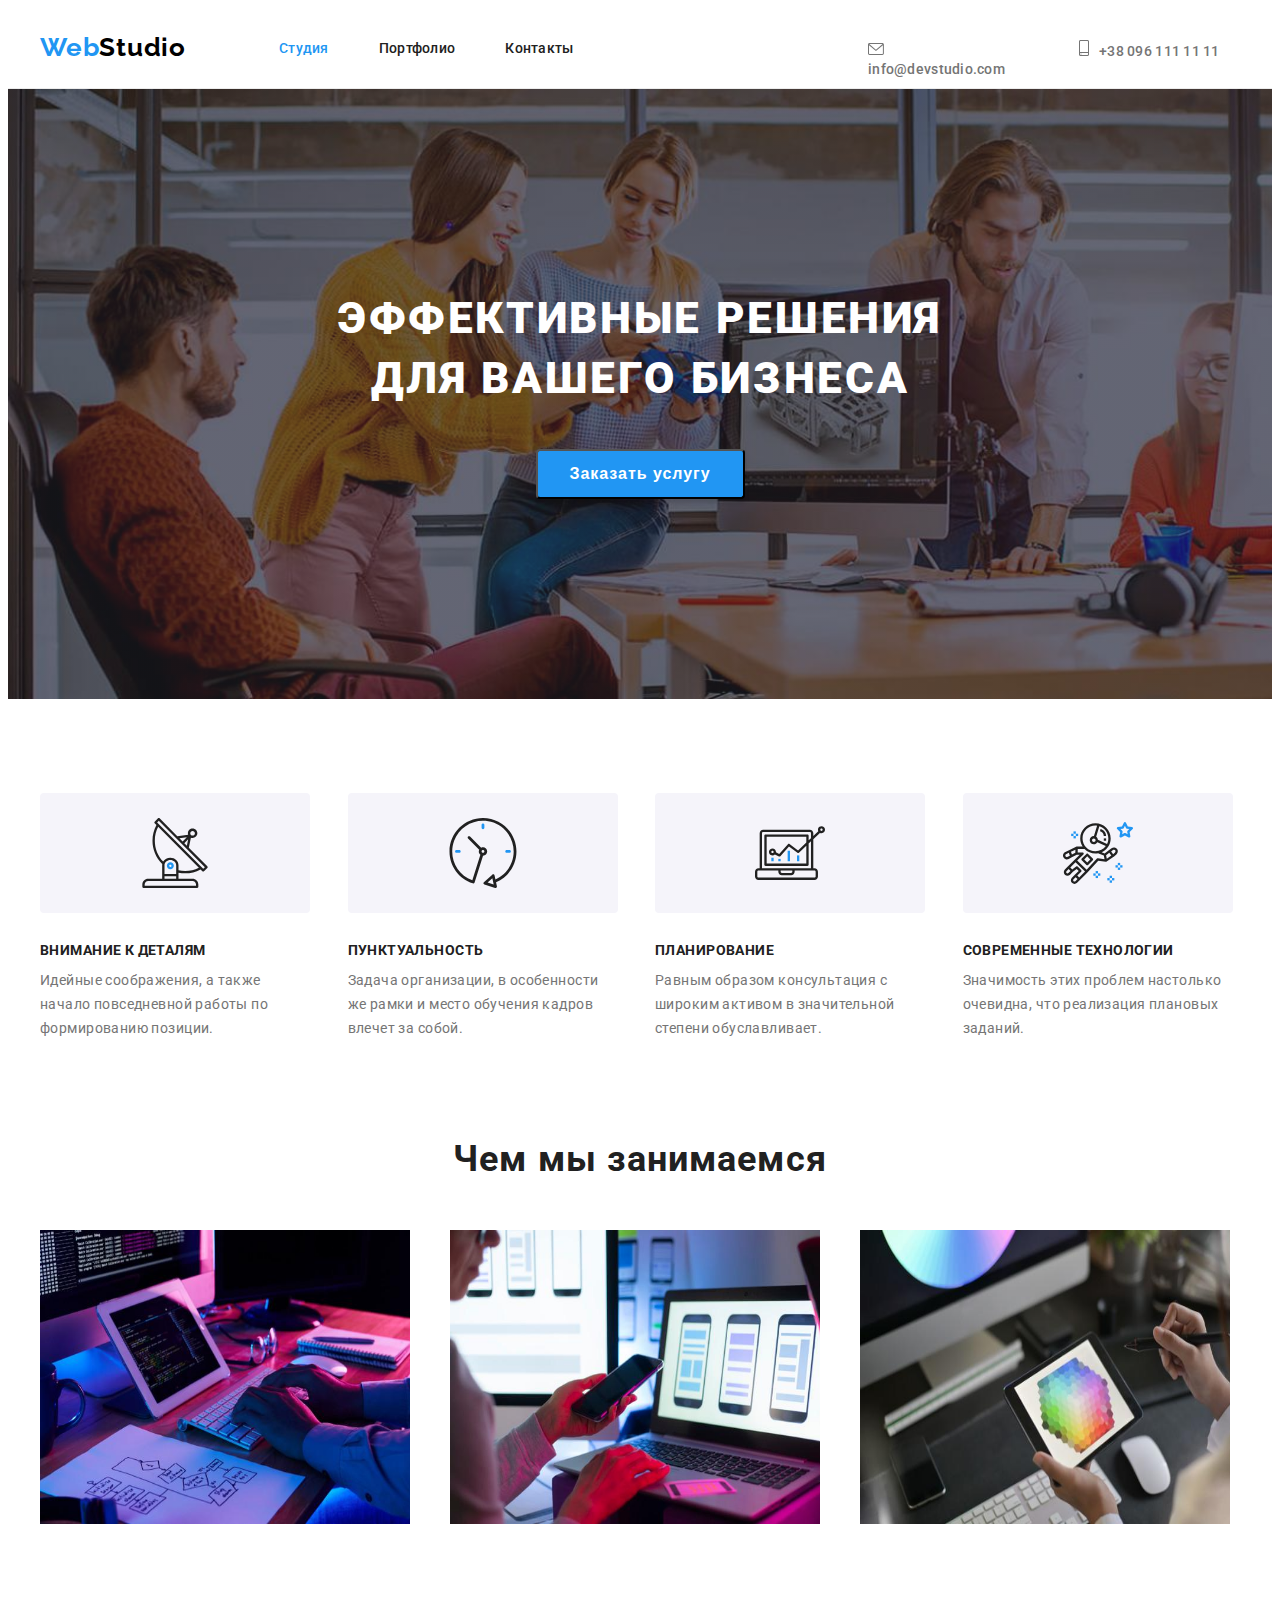
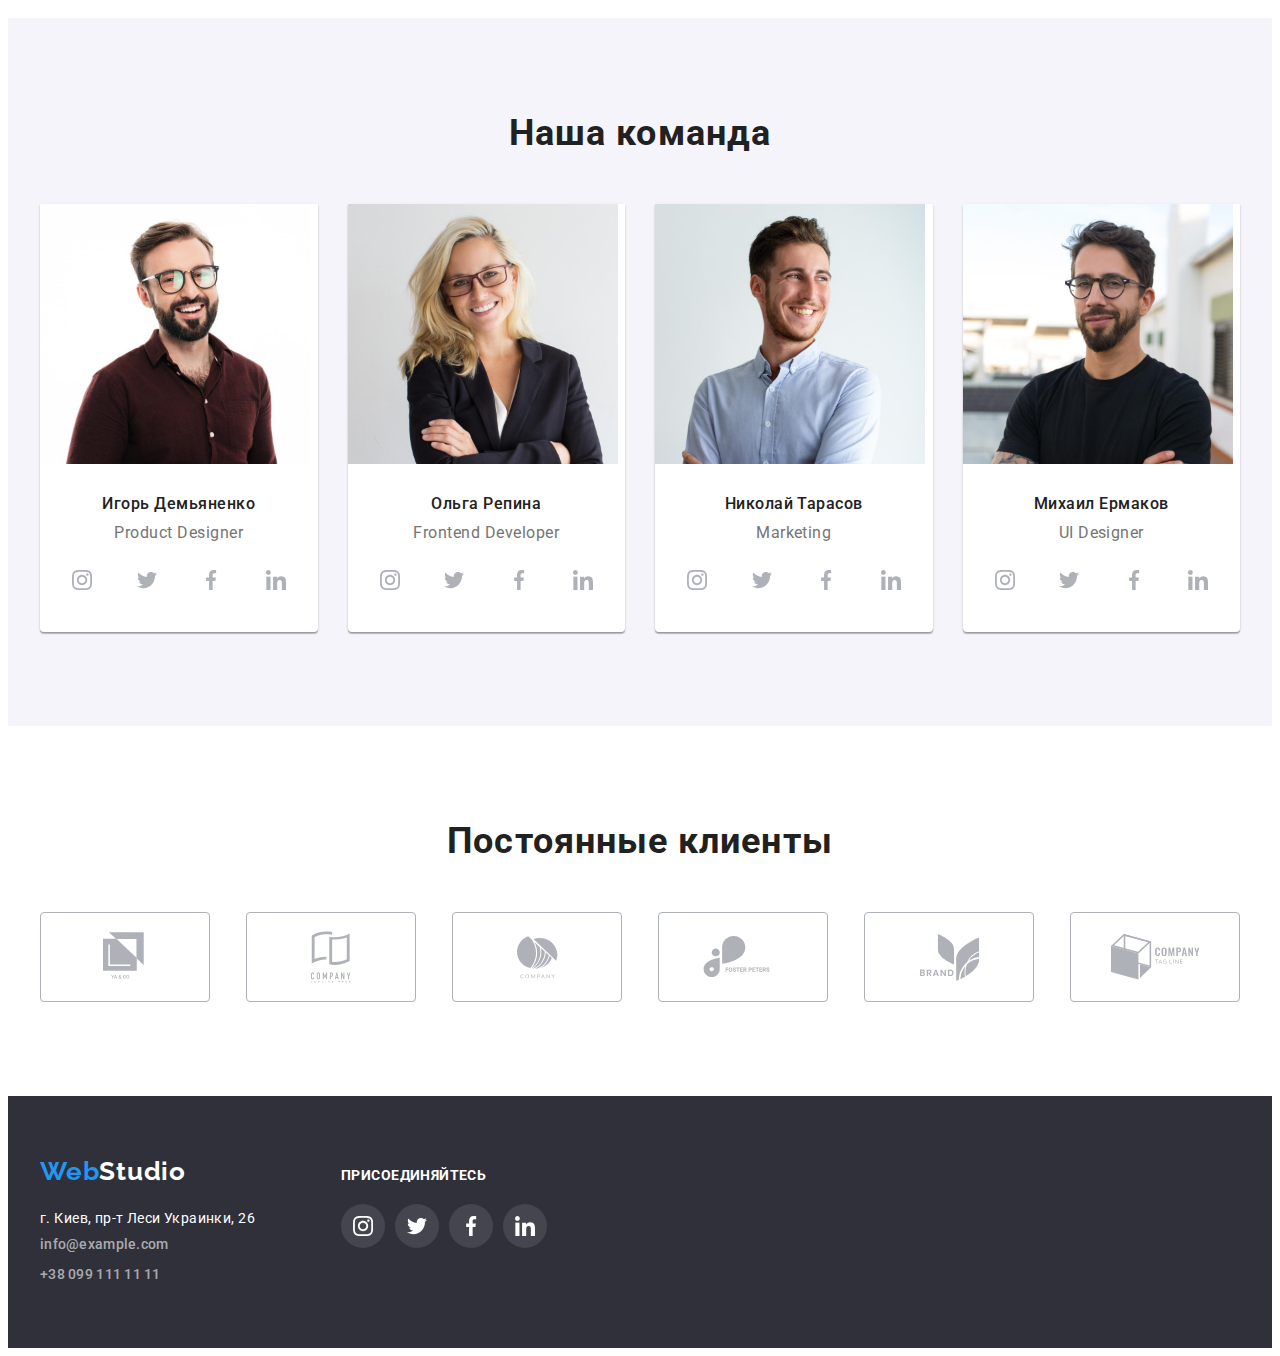
==== commit 5319c3a0: "hero-background" ====
--- a/index.html
+++ b/index.html
@@ -35,30 +35,27 @@
             <div class="contacts-container">
                 <ul class="contacts-list list">
                     <li class="contacts-item">
-                        <ul class="header-contacts-list list">
-                            <a class="custom link" href="">
+                        <a class="custom link" href="">
+                            <ul class="header-contacts-list list">
+                                <li class="header-contacts-item">                                     
+                                        <a class="contacts-link main-link mail link" href="mailto:info@devstudio.com"><svg width="16" height="12" class="header-contacts-icon">
+                                            <use href="./images/sprite.svg#icon-envelope"></use>
+                                        </svg>info@devstudio.com</a>
+                                </li>
+                            </ul>
+                        </a>
+                    </li>    
+                    <li class="contacts-item">
+                        <a class="custom link" href="">
+                            <ul class="header-contacts-list list">
                                 <li class="header-contacts-item">
-                                    <a class="header-contacts-link main-link link" href="">
-                                        <svg width="16" height="12" class="header-contacts-icon">
-                                            <use href="./images/sprite.svg#icon-envelope"></use>
-                                        </svg>
-                                        <a class="contacts-link main-link mail link" href="mailto:info@devstudio.com">info@devstudio.com</a>
-                                    </a>
-                                </li>
-                            </a>
-                        </ul>
-                        <ul class="header-contacts-list list">
-                            <a class="custom link" href=""></a><li class="header-contacts-item">
-                                <a class="header-contacts-link main-link link" href="">
-                                    <svg width="10" height="16" class="header-contacts-icon">
+                                    <a class="contacts-link main-link link" href="tel:+380961111111"><svg width="10" height="16" class="header-contacts-icon">
                                         <use href="./images/sprite.svg#icon-smartphone"></use>
-                                    </svg>
-                                </a>
-                                <a class="contacts-link main-link link" href="tel:+380961111111">+38 096 111 11 11</a>
-                            </li>
-                        </ul>                        
-                    </li>
-                    <li class="contacts-item"></li>
+                                    </svg>+38 096 111 11 11</a>
+                                </li>
+                            </ul>
+                        </a>
+                    </li>
                 </ul>
             </div>           
         </div>
--- a/css/style.css
+++ b/css/style.css
@@ -214,6 +214,13 @@
 .contacts-list {
   display: flex;
   align-items: center;
+  justify-content: center;
+}
+
+.contacts-list:hover,
+.contacts-list:focus {
+  color: var(--acent-color);
+  fill: var(--acent-color);
 }
 
 .logo {
@@ -248,28 +255,33 @@
   display: flex;
 }
 
+.header-contacts-item {
+  width: 161px;
+  height: 16px;
+}
+
 .header-contacts-list:not(:last-child) {
   margin-right: 30px;
 }
 
 .header-contacts-icon {
+  margin-right: 10px;
   fill: var(--contacts-color);
-  margin-right: 10px;
+}
+
+.header-contacts-item {
+  max-width: 161px;
+  max-height: 16px;
+}
+
+.main-link:hover,
+.main-link:focus {
+  color: var(--acent-color);
 }
 
 .header-contacts-icon:hover,
 .header-contacts-icon:focus {
   fill: var(--acent-color);
-}
-
-.header-contacts-link:hover,
-.header-contacts-link:focus {
-  fill: var(--acent-color);
-}
-
-.main-link:hover,
-.main-link:focus {
-  color: var(--acent-color);
 }
 
 /*============== END MAIN HEADER ==============*/
@@ -282,7 +294,7 @@
       rgba(47, 48, 58, 0.4),
       rgba(47, 48, 58, 0.4)
     ),
-    url("/images/background-hero.jpg");
+    url("../images/background-hero.jpg");
   max-width: 1600px;
   background-repeat: no-repeat;
   background-size: cover;
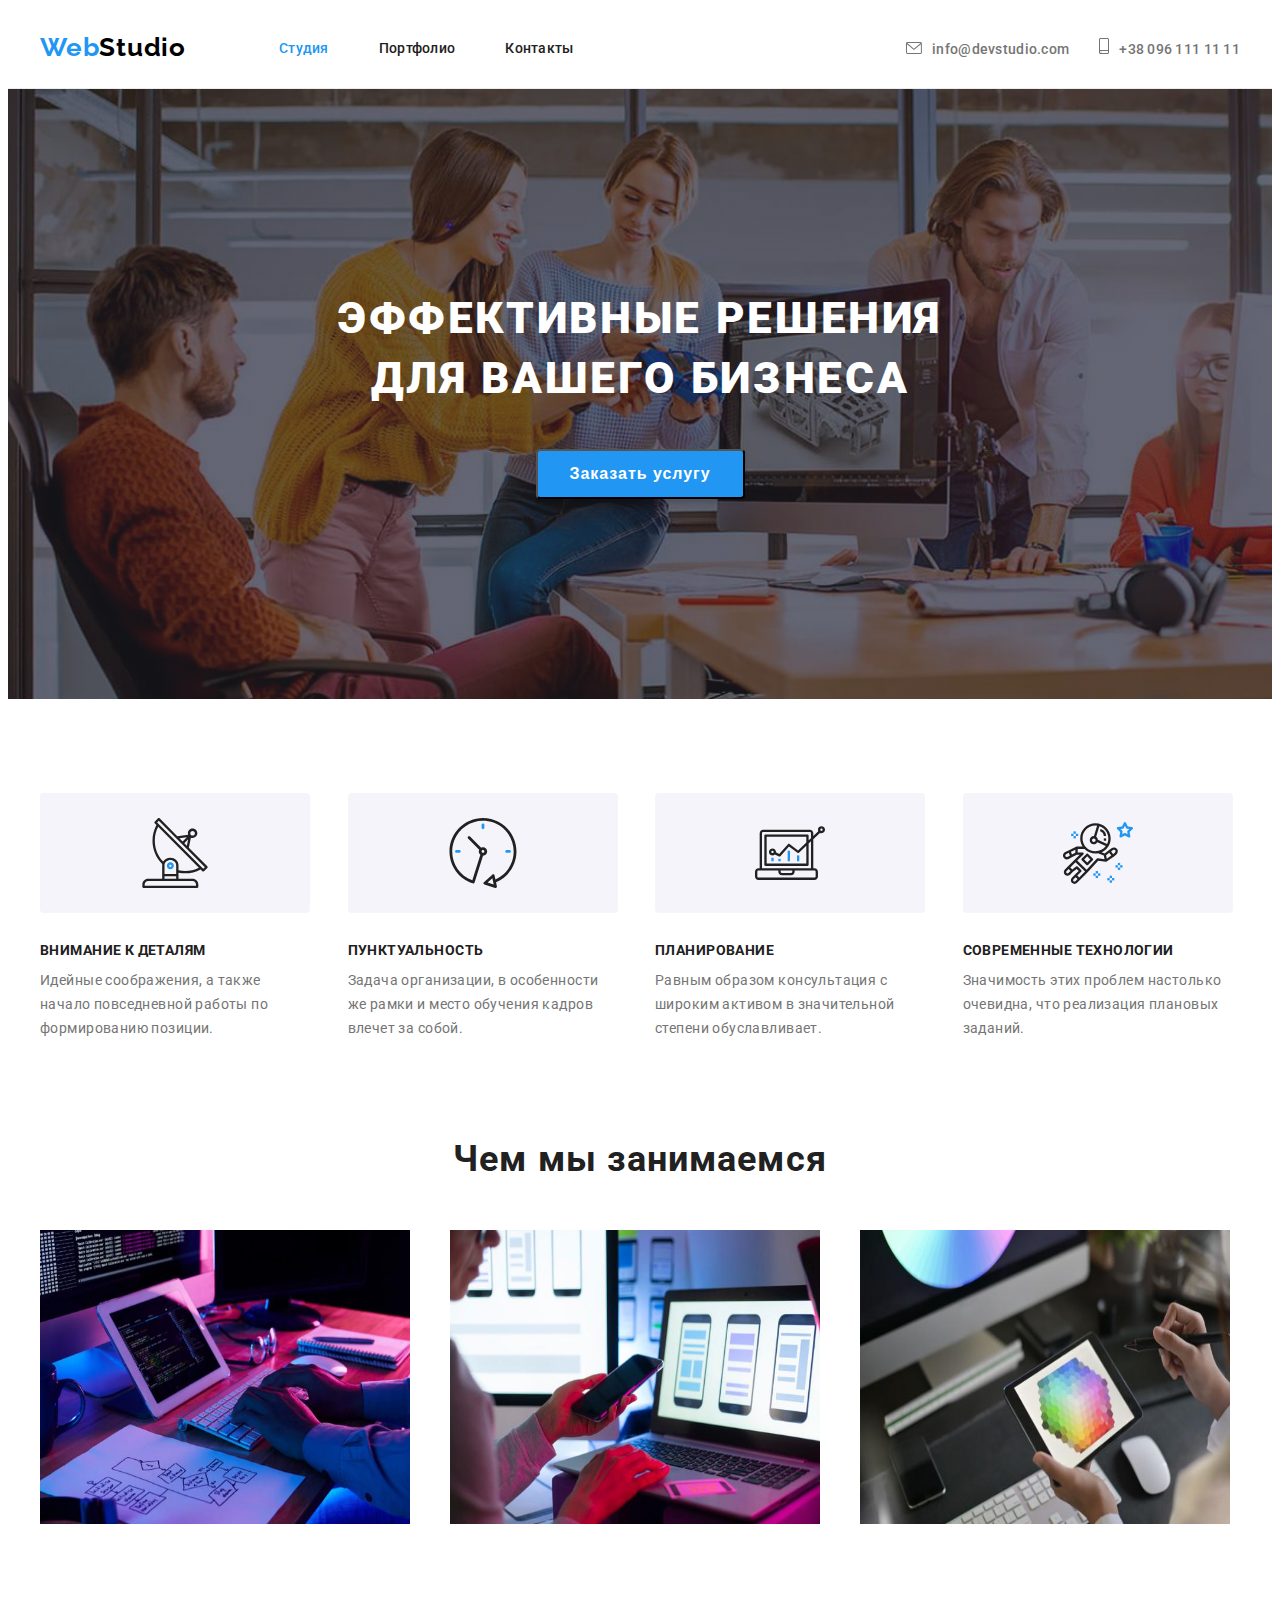
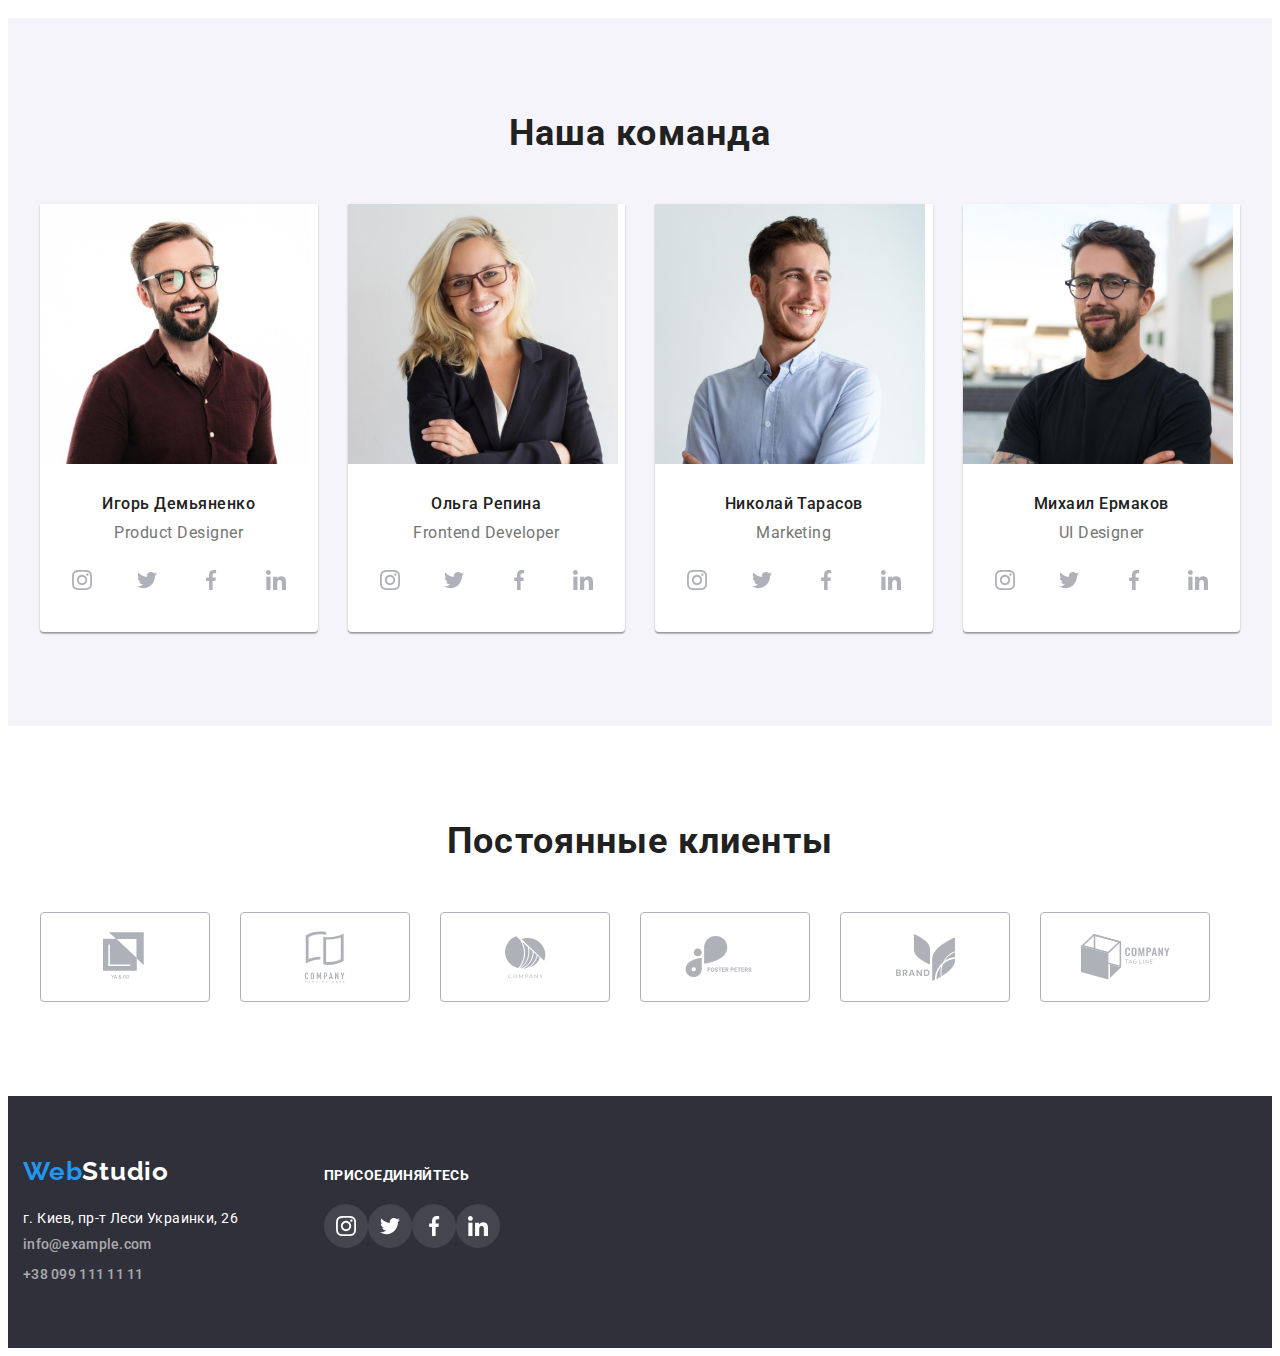
==== commit 1b52794e: "+/-normal" ====
--- a/index.html
+++ b/index.html
@@ -32,32 +32,19 @@
                     </li>
                 </ul>
             </nav>
-            <div class="contacts-container">
-                <ul class="contacts-list list">
-                    <li class="contacts-item">
-                        <a class="custom link" href="">
-                            <ul class="header-contacts-list list">
-                                <li class="header-contacts-item">                                     
-                                        <a class="contacts-link main-link mail link" href="mailto:info@devstudio.com"><svg width="16" height="12" class="header-contacts-icon">
-                                            <use href="./images/sprite.svg#icon-envelope"></use>
-                                        </svg>info@devstudio.com</a>
-                                </li>
-                            </ul>
-                        </a>
-                    </li>    
-                    <li class="contacts-item">
-                        <a class="custom link" href="">
-                            <ul class="header-contacts-list list">
-                                <li class="header-contacts-item">
-                                    <a class="contacts-link main-link link" href="tel:+380961111111"><svg width="10" height="16" class="header-contacts-icon">
-                                        <use href="./images/sprite.svg#icon-smartphone"></use>
-                                    </svg>+38 096 111 11 11</a>
-                                </li>
-                            </ul>
-                        </a>
-                    </li>
-                </ul>
-            </div>           
+            <ul class="contacts-list list">
+                <li class="header-contacts-item">                     
+                    <a class="contacts-link main-link mail link" href="mailto:info@devstudio.com">
+                        <svg width="16" height="12" class="header-contacts-icon">
+                            <use href="./images/sprite.svg#icon-envelope"></use>
+                        </svg>info@devstudio.com</a>
+                </li>
+                <li class="header-contacts-item">
+                    <a class="contacts-link main-link link" href="tel:+380961111111"><svg width="10" height="16" class="header-contacts-icon">
+                        <use href="./images/sprite.svg#icon-smartphone"></use>
+                    </svg>+38 096 111 11 11</a>
+                </li>
+            </ul>
         </div>
     </header>
     <main>
@@ -75,11 +62,11 @@
             <div class="container">
                 <ul class="list about-list">
                     <li class="about-item">
-                        <a class="about-link link" href="">
+                        <div class="about-link link">
                             <svg class="about-icon">
                                 <use href="./images/sprite.svg#icon-antenna"></use>
                             </svg>
-                        </a>
+                        </div>
                         <h3 class="about-main-name">Внимание к деталям</h3>
                         <p class="about-us">Идейные соображения, а также начало повседневной работы по формированию
                             позиции.</p>
@@ -345,56 +332,48 @@
         </section>
     </main>
     <footer>
-        <div class="main-footer container">
-            <ul class="social-footer-list list">
-                <li>
-                    <a class="logotype-footer link" href="" lang="en">Web<span class="footer-accent">Studio</span></a>
-                </li>
-                <li>
-                    <address class="address address-list">
-                        <p class="location">г. Киев, пр-т Леси Украинки, 26</p>
-                        <a class="contacts-link-footer link" href="mailto:info@example.com">info@example.com</a>
-                        <a class="contacts-link-footer link" href="tel:+380991111111">+38 099 111 11 11</a>
-                    </address>
-                </li>
-            </ul>
-            <ul class="social-footer-list second-list list">
-                <li>
-                    <p class="social-footer-name">присоединяйтесь</p>
-                </li>
-                <li class="social-footer-item">
-                    <ul class="footer-icon-list list">
-                        <li class=" ">
-                            <a class="social-footer-link link" href="">
-                                <svg class="social-footer-icon">
-                                    <use href="./images/sprite.svg#icon-instagram"></use>
-                                </svg>
-                            </a>
-                        </li>
-                        <li class="footer-icon-item">
-                            <a class="social-footer-link link" href="">
-                                <svg class="social-footer-icon">
-                                    <use href="./images/sprite.svg#icon-twitter"></use>
-                                </svg>
-                            </a>
-                        </li>
-                        <li class="footer-icon-item">
-                            <a class="social-footer-link link" href="">
-                                <svg class="social-footer-icon">
-                                    <use href="./images/sprite.svg#icon-facebook"></use>
-                                </svg>
-                            </a>
-                        </li>
-                        <li class="footer-icon-item">
-                            <a class="social-footer-link link" href="">
-                                <svg class="social-footer-icon">
-                                    <use href="./images/sprite.svg#icon-linkedin"></use>
-                                </svg>
-                            </a>
-                        </li>
-                    </ul>
-                </li>
-            </ul>
+        <div class="footer-container container">
+            <div class="main-footer">
+                <a class="logotype-footer link" href="" lang="en">Web<span class="footer-accent">Studio</span></a>
+                <address class="address address-list">
+                    <p class="location">г. Киев, пр-т Леси Украинки, 26</p>
+                    <a class="contacts-link-footer link" href="mailto:info@example.com">info@example.com</a>
+                    <a class="contacts-link-footer link" href="tel:+380991111111">+38 099 111 11 11</a>
+                </address>
+            </div>
+            <div class="second-footer">   
+                <p class="social-footer-name">присоединяйтесь</p>
+                <ul class="footer-icon-list list">
+                    <li class="footer-icon-item">
+                        <a class="social-footer-link link" href="">
+                            <svg class="social-footer-icon">
+                                <use href="./images/sprite.svg#icon-instagram"></use>
+                            </svg>
+                        </a>
+                    </li>
+                    <li>
+                        <a class="social-footer-link link" href="">
+                            <svg class="social-footer-icon">
+                                <use href="./images/sprite.svg#icon-twitter"></use>
+                            </svg>
+                        </a>
+                    </li>
+                    <li>
+                        <a class="social-footer-link link" href="">
+                            <svg class="social-footer-icon">
+                                <use href="./images/sprite.svg#icon-facebook"></use>
+                            </svg>
+                        </a>
+                    </li>
+                    <li>
+                        <a class="social-footer-link link" href="">
+                            <svg class="social-footer-icon">
+                                <use href="./images/sprite.svg#icon-linkedin"></use>
+                            </svg>
+                        </a>
+                    </li>
+                </ul>  
+            </div>
         </div>
     </footer>
 </body>
--- a/css/style.css
+++ b/css/style.css
@@ -68,7 +68,7 @@
 body {
   font-family: var(--main-font);
   background: var(--main-color);
-  /*width: 1600px;*/
+  /* width: 1600px;*/
 }
 
 .header-accent {
@@ -104,18 +104,9 @@
   color: var(--usually-text-color);
 }
 
-/*.contacts-link:hover,
-.contacts-link:focus {
-  color: var(--acent-color);
-}*/
-
 .contacts-item:not(:last-child) {
   margin-right: 50px;
 }
-
-/*.mail {
-  margin-right: 50px;
-}*/
 
 .location {
   font-weight: 400;
@@ -211,24 +202,10 @@
   padding-bottom: 32px;
 }
 
-.contacts-list {
-  display: flex;
-  align-items: center;
-  justify-content: center;
-}
-
-.contacts-list:hover,
-.contacts-list:focus {
-  color: var(--acent-color);
-  fill: var(--acent-color);
-}
-
 .logo {
   margin-right: 93px;
-
   padding-top: 24px;
   padding-bottom: 25px;
-
   font-family: var(--secondary-font);
   font-weight: 700;
   font-size: 26px;
@@ -240,38 +217,25 @@
 .nav-item:not(:last-child) {
   margin-right: 50px;
 }
-
 .contacts-list {
+  display: inline-flex;
+  align-items: baseline;
   margin-left: auto;
 }
 
-.contacts-item {
+.header-contacts-item {
   display: flex;
   align-items: center;
   justify-content: space-between;
 }
 
-.header-contacts-list {
-  display: flex;
-}
-
-.header-contacts-item {
-  width: 161px;
-  height: 16px;
-}
-
-.header-contacts-list:not(:last-child) {
+.header-contacts-item:not(:last-child) {
   margin-right: 30px;
 }
 
 .header-contacts-icon {
   margin-right: 10px;
   fill: var(--contacts-color);
-}
-
-.header-contacts-item {
-  max-width: 161px;
-  max-height: 16px;
 }
 
 .main-link:hover,
@@ -295,7 +259,6 @@
       rgba(47, 48, 58, 0.4)
     ),
     url("../images/background-hero.jpg");
-  max-width: 1600px;
   background-repeat: no-repeat;
   background-size: cover;
 }
@@ -540,7 +503,10 @@
 .customers-list {
   display: flex;
   align-items: center;
-  justify-content: space-between;
+}
+
+.customers-list-item:not(:last-child) {
+  margin-right: 30px;
 }
 
 .customers-list-link {
@@ -755,10 +721,15 @@
   margin-bottom: 9px;
 }
 
+.footer-container {
+  display: inline-flex;
+}
+
 .main-footer {
-  display: flex;
+  margin-right: 70px;
   padding-top: 60px;
   padding-bottom: 60px;
+  align-items: baseline;
 }
 
 .social-footer-name {
@@ -779,14 +750,6 @@
 
 .social-footer-list:not(:last-child) {
   margin-right: 70px;
-}
-
-.second-list {
-  flex-direction: row;
-  justify-content: space-between;
-  width: 206px;
-  height: 80px;
-  padding-top: 12px;
 }
 
 .footer-icon-list {
@@ -816,3 +779,7 @@
   width: 20px;
   height: 20px;
 }
+
+.second-footer {
+  padding-top: 72px;
+}
